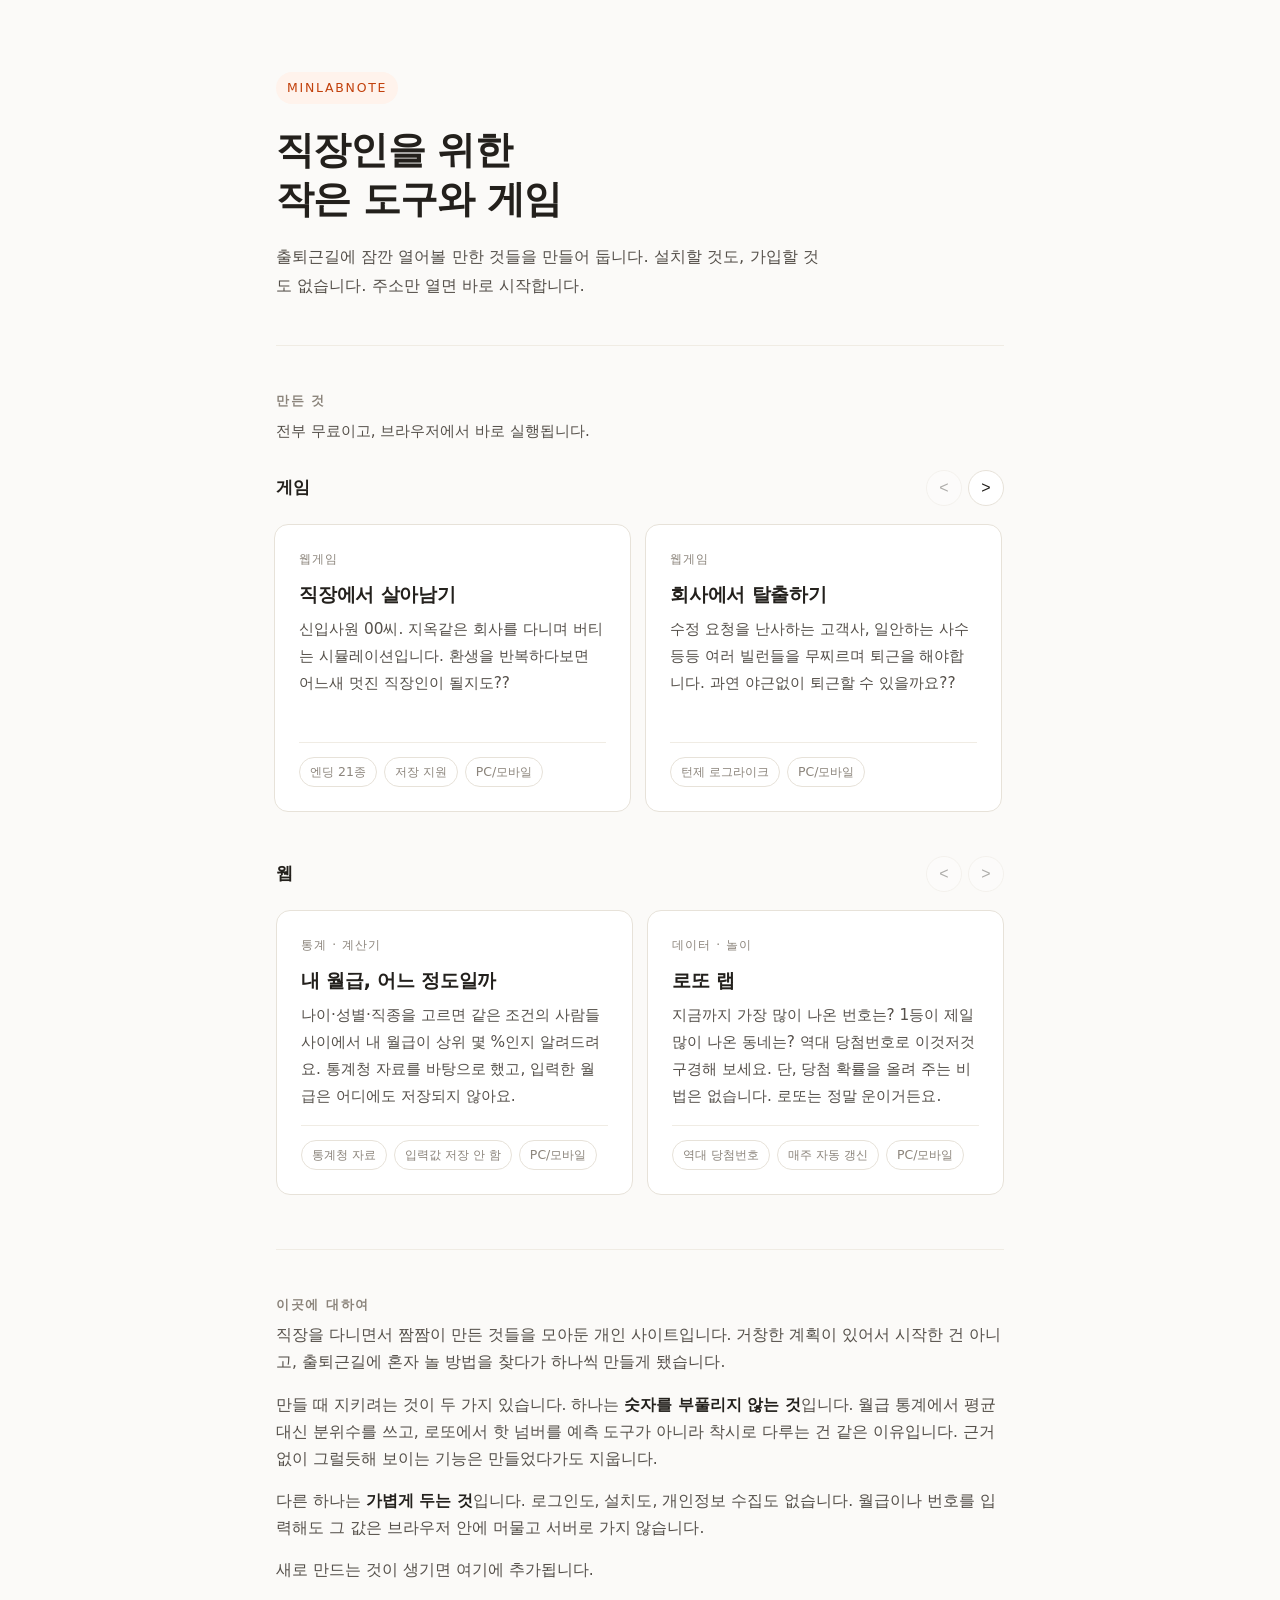
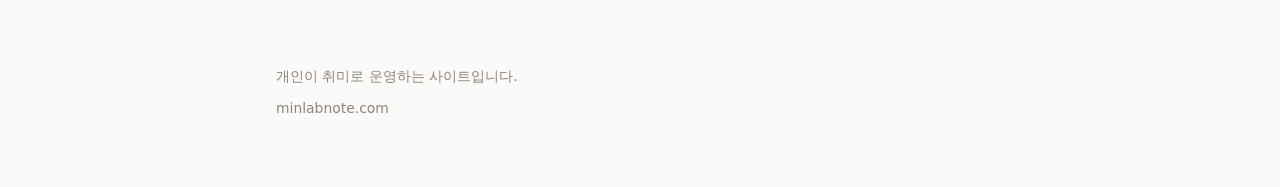
==== index.html @ 0573a6dd "허브를 게임·웹 두 줄로 나누고 좌우로 넘기게 변경 - 게임: 직장에서 살아남기 · 회사에서 탈출하기 · 사장으로 살아남기(가제, 작업 중) · 이모몬(준비 중, 링크 없음) - " ====
<!DOCTYPE html>
<html lang="ko">
<head>
<meta charset="UTF-8">
<meta name="viewport" content="width=device-width, initial-scale=1">
<title>민랩노트 · 직장인을 위한 작은 도구와 게임</title>
<meta name="description" content="직장 생활을 소재로 만든 웹게임과, 공공 통계를 바탕으로 한 계산기를 모아둔 곳. 설치 없이 브라우저에서 바로 쓸 수 있고 전부 무료입니다.">
<link rel="canonical" href="https://minlabnote.com/">
<meta property="og:type" content="website">
<meta property="og:title" content="민랩노트 · 직장인을 위한 작은 도구와 게임">
<meta property="og:description" content="직장 생활을 소재로 만든 웹게임과, 공공 통계를 바탕으로 한 계산기를 모아둔 곳.">
<meta property="og:url" content="https://minlabnote.com/">
<style>
  :root{
    --bg:#fbfaf8; --surface:#fff; --line:#e7e2d9; --line-soft:#f0ece4;
    --ink:#23201c; --ink-2:#55504a; --ink-3:#8b847b;
    --accent:#c2410c; --accent-soft:#fff3ec;
    --radius:14px;
  }
  @media (prefers-color-scheme:dark){
    :root:not([data-theme="light"]){
      --bg:#171614; --surface:#211f1c; --line:#35322d; --line-soft:#2a2724;
      --ink:#f2efe9; --ink-2:#c0bab1; --ink-3:#8d867d;
      --accent:#fb923c; --accent-soft:#2b1d14;
    }
  }
  :root[data-theme="dark"]{
    --bg:#171614; --surface:#211f1c; --line:#35322d; --line-soft:#2a2724;
    --ink:#f2efe9; --ink-2:#c0bab1; --ink-3:#8d867d;
    --accent:#fb923c; --accent-soft:#2b1d14;
  }
  *{box-sizing:border-box}
  body{
    margin:0; background:var(--bg); color:var(--ink);
    font-family:"Pretendard","Apple SD Gothic Neo","Malgun Gothic",system-ui,-apple-system,sans-serif;
    line-height:1.75; -webkit-text-size-adjust:100%;
  }
  .wrap{max-width:760px; margin:0 auto; padding:0 16px}

  header{padding:72px 0 44px; border-bottom:1px solid var(--line-soft)}
  .brand{
    display:inline-block; font-size:.78rem; letter-spacing:.14em; text-transform:uppercase;
    color:var(--accent); background:var(--accent-soft);
    padding:5px 11px; border-radius:999px; margin-bottom:22px;
  }
  h1{margin:0 0 18px; font-size:clamp(1.65rem,5.2vw,2.35rem); line-height:1.32; letter-spacing:-.02em}
  .lede{margin:0; color:var(--ink-2); font-size:1.03rem; max-width:52ch}

  section{padding:44px 0; border-bottom:1px solid var(--line-soft)}
  section:last-of-type{border-bottom:0}
  h2{
    margin:0 0 6px; font-size:.79rem; letter-spacing:.13em;
    text-transform:uppercase; color:var(--ink-3); font-weight:600;
  }
  .section-note{margin:0 0 26px; color:var(--ink-2); font-size:.94rem}

  .card{
    display:block; background:var(--surface); border:1px solid var(--line);
    border-radius:var(--radius); padding:24px; margin-bottom:16px;
    text-decoration:none; color:inherit; transition:border-color .16s, transform .16s;
  }
  .card:hover,.card:focus-visible{border-color:var(--accent); transform:translateY(-2px)}
  .card:focus-visible{outline:2px solid var(--accent); outline-offset:3px}
  .card h3{margin:0 0 4px; font-size:1.17rem; letter-spacing:-.01em}
  .kicker{
    display:block; font-size:.76rem; letter-spacing:.09em; text-transform:uppercase;
    color:var(--ink-3); margin-bottom:9px;
  }
  .card p{margin:0 0 14px; color:var(--ink-2); font-size:.96rem}
  .card p:last-of-type{margin-bottom:0}
  .meta{
    display:flex; flex-wrap:wrap; gap:7px; margin-top:16px;
    padding-top:14px; border-top:1px solid var(--line-soft);
  }
  .tag{
    font-size:.78rem; color:var(--ink-3);
    border:1px solid var(--line); border-radius:999px; padding:3px 10px;
  }

  /* 카드 줄 — 좌우로 넘긴다 */
  .row{margin-bottom:34px}
  .row:last-child{margin-bottom:0}
  .row-head{display:flex; align-items:center; justify-content:space-between; margin-bottom:14px}
  .row-head h3{margin:0; font-size:1.05rem; letter-spacing:-.01em}
  .nav{display:flex; gap:6px}
  .nav button{
    width:36px; height:36px; border-radius:999px; border:1px solid var(--line);
    background:var(--surface); color:var(--ink); font-size:1rem; line-height:1;
    cursor:pointer; transition:border-color .16s, opacity .16s;
  }
  .nav button:hover:not(:disabled){border-color:var(--accent)}
  .nav button:focus-visible{outline:2px solid var(--accent); outline-offset:2px}
  .nav button:disabled{opacity:.35; cursor:default}
  .track{
    display:flex; gap:14px; overflow-x:auto; scroll-snap-type:x mandatory;
    scroll-behavior:smooth; padding:4px 2px 10px; margin:0 -2px;
    scrollbar-width:none; -webkit-overflow-scrolling:touch;
  }
  .track::-webkit-scrollbar{display:none}
  .track .card{
    flex:0 0 calc((100% - 14px) / 2); scroll-snap-align:start;
    display:flex; flex-direction:column; margin-bottom:0;
  }
  @media (max-width:600px){ .track .card{flex-basis:86%} }
  .track .card .meta{margin-top:auto}
  .track .card p{margin-bottom:16px}
  .badge{
    display:inline-block; margin-left:6px; font-size:.7rem; letter-spacing:.02em;
    text-transform:none; color:var(--accent); background:var(--accent-soft);
    padding:2px 8px; border-radius:999px; vertical-align:1px;
  }
  .card.is-off{cursor:default; opacity:.72}
  .card.is-off:hover{border-color:var(--line); transform:none}

  .about p{color:var(--ink-2); margin:0 0 15px; font-size:.97rem}
  .about p:last-child{margin-bottom:0}
  .about strong{color:var(--ink); font-weight:600}

  footer{padding:36px 0 60px; color:var(--ink-3); font-size:.87rem}
  footer p{margin:0 0 7px}
</style>
</head>
<body>
<div class="wrap">

  <header>
    <span class="brand">minlabnote</span>
    <h1>직장인을 위한<br>작은 도구와 게임</h1>
    <p class="lede">
      출퇴근길에 잠깐 열어볼 만한 것들을 만들어 둡니다.
      설치할 것도, 가입할 것도 없습니다. 주소만 열면 바로 시작합니다.
    </p>
  </header>

  <section>
    <h2>만든 것</h2>
    <p class="section-note">전부 무료이고, 브라우저에서 바로 실행됩니다.</p>

    <div class="row">
      <div class="row-head">
        <h3 id="games-h">게임</h3>
        <div class="nav">
          <button type="button" data-dir="-1" data-for="games" aria-label="게임 이전">&lt;</button>
          <button type="button" data-dir="1" data-for="games" aria-label="게임 다음">&gt;</button>
        </div>
      </div>
      <div class="track" id="games" aria-labelledby="games-h">
        <a class="card" href="/salaryman-survival/">
        <span class="kicker">웹게임</span>
        <h3>직장에서 살아남기</h3>
        <p>신입사원 00씨. 지옥같은 회사를 다니며 버티는 시뮬레이션입니다. 환생을 반복하다보면 어느새 멋진 직장인이 될지도??</p>
        <div class="meta">
          <span class="tag">엔딩 21종</span>
          <span class="tag">저장 지원</span>
          <span class="tag">PC/모바일</span>
        </div>
      </a>
        <a class="card" href="/exit-company/">
        <span class="kicker">웹게임</span>
        <h3>회사에서 탈출하기</h3>
        <p>수정 요청을 난사하는 고객사, 일안하는 사수 등등 여러 빌런들을 무찌르며 퇴근을 해야합니다. 과연 야근없이 퇴근할 수 있을까요??</p>
        <div class="meta">
          <span class="tag">턴제 로그라이크</span>
          <span class="tag">PC/모바일</span>
        </div>
      </a>
        <a class="card" href="/boss/">
        <span class="kicker">웹게임<span class="badge">작업 중</span></span>
        <h3>사장으로 살아남기 (가제)</h3>
        <p>열심히 모은 돈 3천만 원으로 드디어 내 회사를 차린 00씨. 영업할까, 개발할까, 사람을 뽑을까? 내 선택대로 회사를 키우다 보면 나도 몰랐던 내 MBTI가 나옵니다.</p>
        <div class="meta">
          <span class="tag">회사 키우기</span>
          <span class="tag">MBTI 진단</span>
          <span class="tag">PC/모바일</span>
        </div>
      </a>
        <div class="card is-off" aria-disabled="true">
        <span class="kicker">웹게임<span class="badge">준비 중</span></span>
        <h3>이모몬</h3>
        <p>🐣 톡톡 누르기만 하면 쑥쑥 자라요. 삐약몬이 닭몬이 될 때까지 키우고, 다 키운 친구들은 도감에 모아 보세요. 회사에서 몰래 하기 딱 좋습니다.</p>
        <div class="meta">
          <span class="tag">키우기</span>
          <span class="tag">도감 수집</span>
          <span class="tag">PC/모바일</span>
        </div>
      </div>
      </div>
    </div>

    <div class="row">
      <div class="row-head">
        <h3 id="webs-h">웹</h3>
        <div class="nav">
          <button type="button" data-dir="-1" data-for="webs" aria-label="웹 이전">&lt;</button>
          <button type="button" data-dir="1" data-for="webs" aria-label="웹 다음">&gt;</button>
        </div>
      </div>
      <div class="track" id="webs" aria-labelledby="webs-h">
        <a class="card" href="/lifecaluclate/">
        <span class="kicker">통계 · 계산기</span>
        <h3>내 월급, 어느 정도일까</h3>
        <p>나이·성별·직종을 고르면 같은 조건의 사람들 사이에서 내 월급이 상위 몇 %인지 알려드려요. 통계청 자료를 바탕으로 했고, 입력한 월급은 어디에도 저장되지 않아요.</p>
        <div class="meta">
          <span class="tag">통계청 자료</span>
          <span class="tag">입력값 저장 안 함</span>
          <span class="tag">PC/모바일</span>
        </div>
      </a>
        <a class="card" href="/lotto-lab/">
        <span class="kicker">데이터 · 놀이</span>
        <h3>로또 랩</h3>
        <p>지금까지 가장 많이 나온 번호는? 1등이 제일 많이 나온 동네는? 역대 당첨번호로 이것저것 구경해 보세요. 단, 당첨 확률을 올려 주는 비법은 없습니다. 로또는 정말 운이거든요.</p>
        <div class="meta">
          <span class="tag">역대 당첨번호</span>
          <span class="tag">매주 자동 갱신</span>
          <span class="tag">PC/모바일</span>
        </div>
      </a>
      </div>
    </div>
  </section>

  <section class="about">
    <h2>이곳에 대하여</h2>
    <p>
      직장을 다니면서 짬짬이 만든 것들을 모아둔 개인 사이트입니다.
      거창한 계획이 있어서 시작한 건 아니고, 출퇴근길에 혼자 놀 방법을 찾다가
      하나씩 만들게 됐습니다.
    </p>
    <p>
      만들 때 지키려는 것이 두 가지 있습니다. 하나는 <strong>숫자를 부풀리지
      않는 것</strong>입니다. 월급 통계에서 평균 대신 분위수를 쓰고, 로또에서
      핫 넘버를 예측 도구가 아니라 착시로 다루는 건 같은 이유입니다. 근거 없이
      그럴듯해 보이는 기능은 만들었다가도 지웁니다.
    </p>
    <p>
      다른 하나는 <strong>가볍게 두는 것</strong>입니다. 로그인도, 설치도,
      개인정보 수집도 없습니다. 월급이나 번호를 입력해도 그 값은 브라우저 안에
      머물고 서버로 가지 않습니다.
    </p>
    <p>
      새로 만드는 것이 생기면 여기에 추가됩니다.
    </p>
  </section>

  <footer>
    <p>개인이 취미로 운영하는 사이트입니다.</p>
    <p>minlabnote.com</p>
  </footer>

</div>
<script>
  // 줄마다 < > 버튼: 카드 한 장 너비만큼 넘기고, 끝에 닿으면 버튼을 끈다
  document.querySelectorAll('.track').forEach(track => {
    const btns = document.querySelectorAll('.nav button[data-for="' + track.id + '"]');
    const step = () => { const c = track.querySelector('.card'); return c ? c.getBoundingClientRect().width + 14 : track.clientWidth; };
    const sync = () => {
      const max = track.scrollWidth - track.clientWidth - 2;
      btns.forEach(b => { b.disabled = b.dataset.dir < 0 ? track.scrollLeft <= 2 : track.scrollLeft >= max; });
    };
    btns.forEach(b => b.addEventListener('click', () => track.scrollBy({ left: step() * b.dataset.dir })));
    track.addEventListener('scroll', sync, { passive: true });
    window.addEventListener('resize', sync);
    sync();
  });
</script>
</body>
</html>
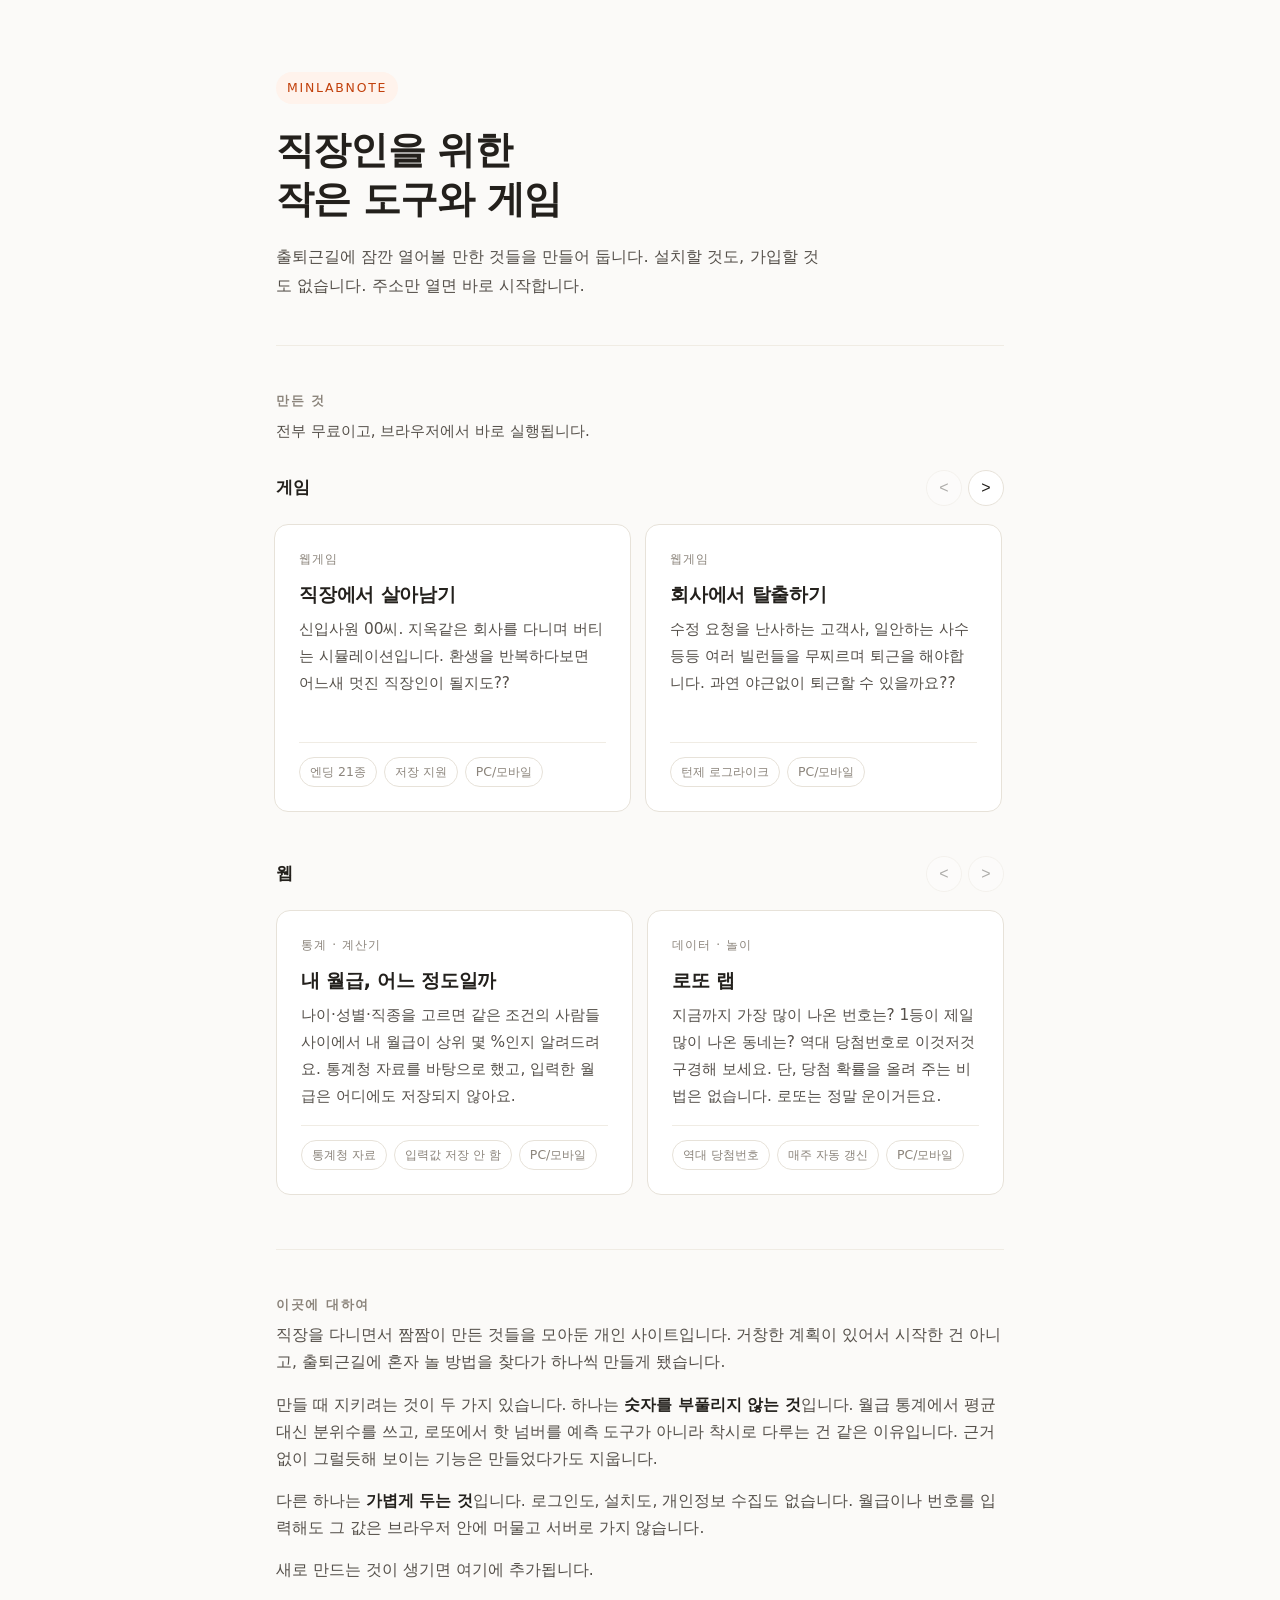
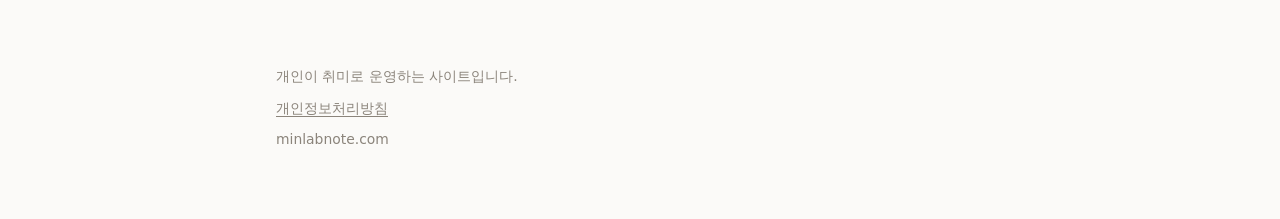
==== commit ae5dce2d: "개인정보처리방침 페이지 추가 (/privacy/) 애드센스는 쿠키 사용 고지를 요구하고, 심사 반려 사유로도 흔하다. 광고를 붙이기 전에 먼저 올려 둔다.  실제 동작에 맞춰 적었" ====
--- a/index.html
+++ b/index.html
@@ -118,6 +118,8 @@
 
   footer{padding:36px 0 60px; color:var(--ink-3); font-size:.87rem}
   footer p{margin:0 0 7px}
+  footer a{color:var(--ink-3); text-decoration:underline; text-underline-offset:3px}
+  footer a:hover,footer a:focus-visible{color:var(--accent)}
 </style>
 </head>
 <body>
@@ -245,6 +247,7 @@
 
   <footer>
     <p>개인이 취미로 운영하는 사이트입니다.</p>
+    <p><a href="/privacy/">개인정보처리방침</a></p>
     <p>minlabnote.com</p>
   </footer>
 
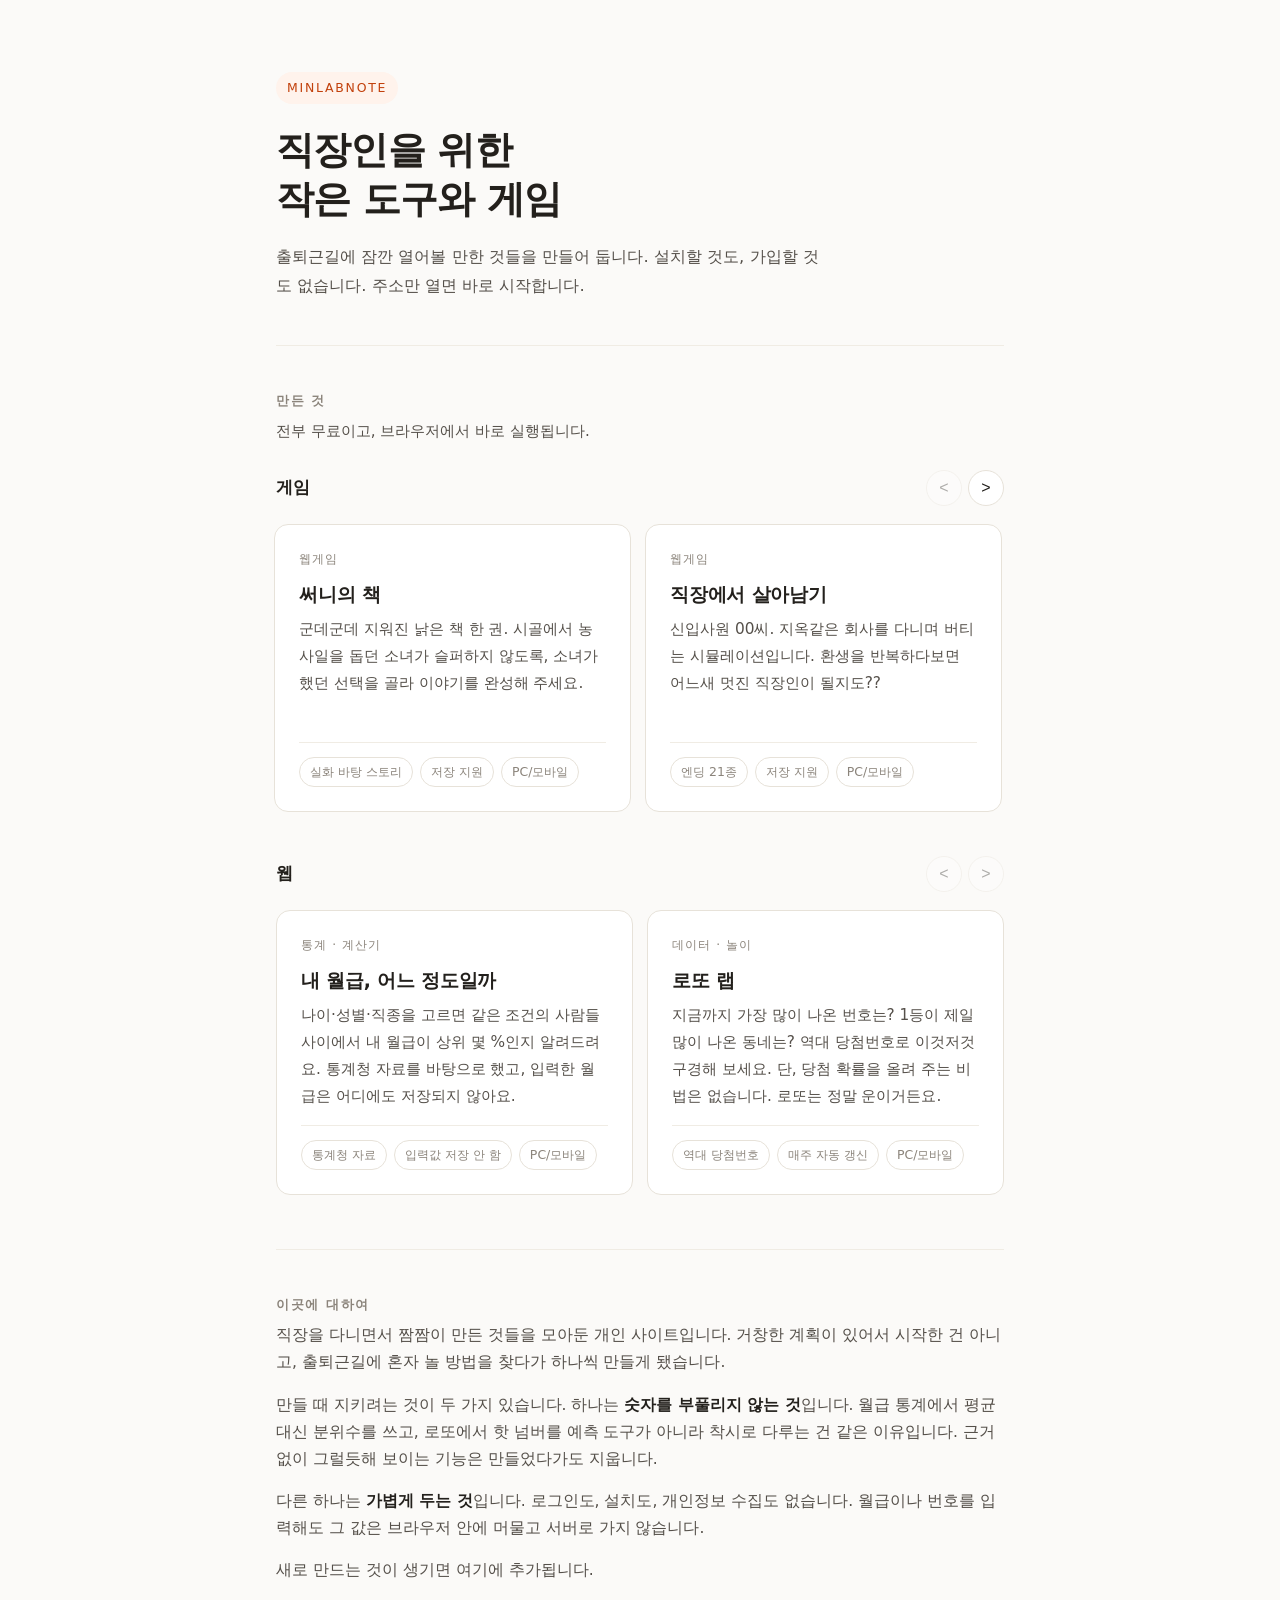
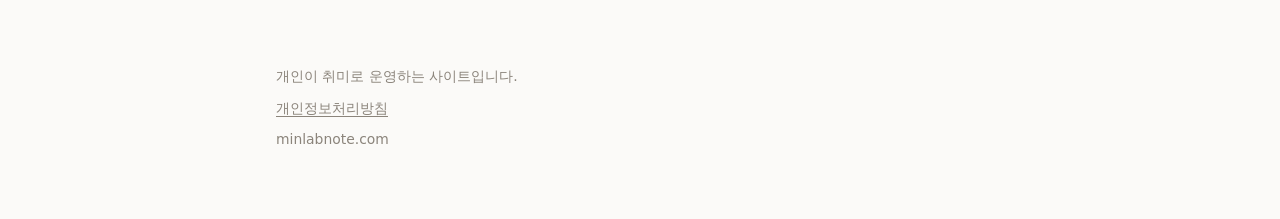
==== commit eb4efda0: "허브 게임 줄 맨 앞에 "써니의 책" 카드 추가 Co-Authored-By: Claude Opus 5.5 (1M context) <noreply@anthropic.com>" ====
--- a/index.html
+++ b/index.html
@@ -147,6 +147,16 @@
         </div>
       </div>
       <div class="track" id="games" aria-labelledby="games-h">
+        <a class="card" href="/momdad/">
+        <span class="kicker">웹게임</span>
+        <h3>써니의 책</h3>
+        <p>군데군데 지워진 낡은 책 한 권. 시골에서 농사일을 돕던 소녀가 슬퍼하지 않도록, 소녀가 했던 선택을 골라 이야기를 완성해 주세요.</p>
+        <div class="meta">
+          <span class="tag">실화 바탕 스토리</span>
+          <span class="tag">저장 지원</span>
+          <span class="tag">PC/모바일</span>
+        </div>
+      </a>
         <a class="card" href="/salaryman-survival/">
         <span class="kicker">웹게임</span>
         <h3>직장에서 살아남기</h3>
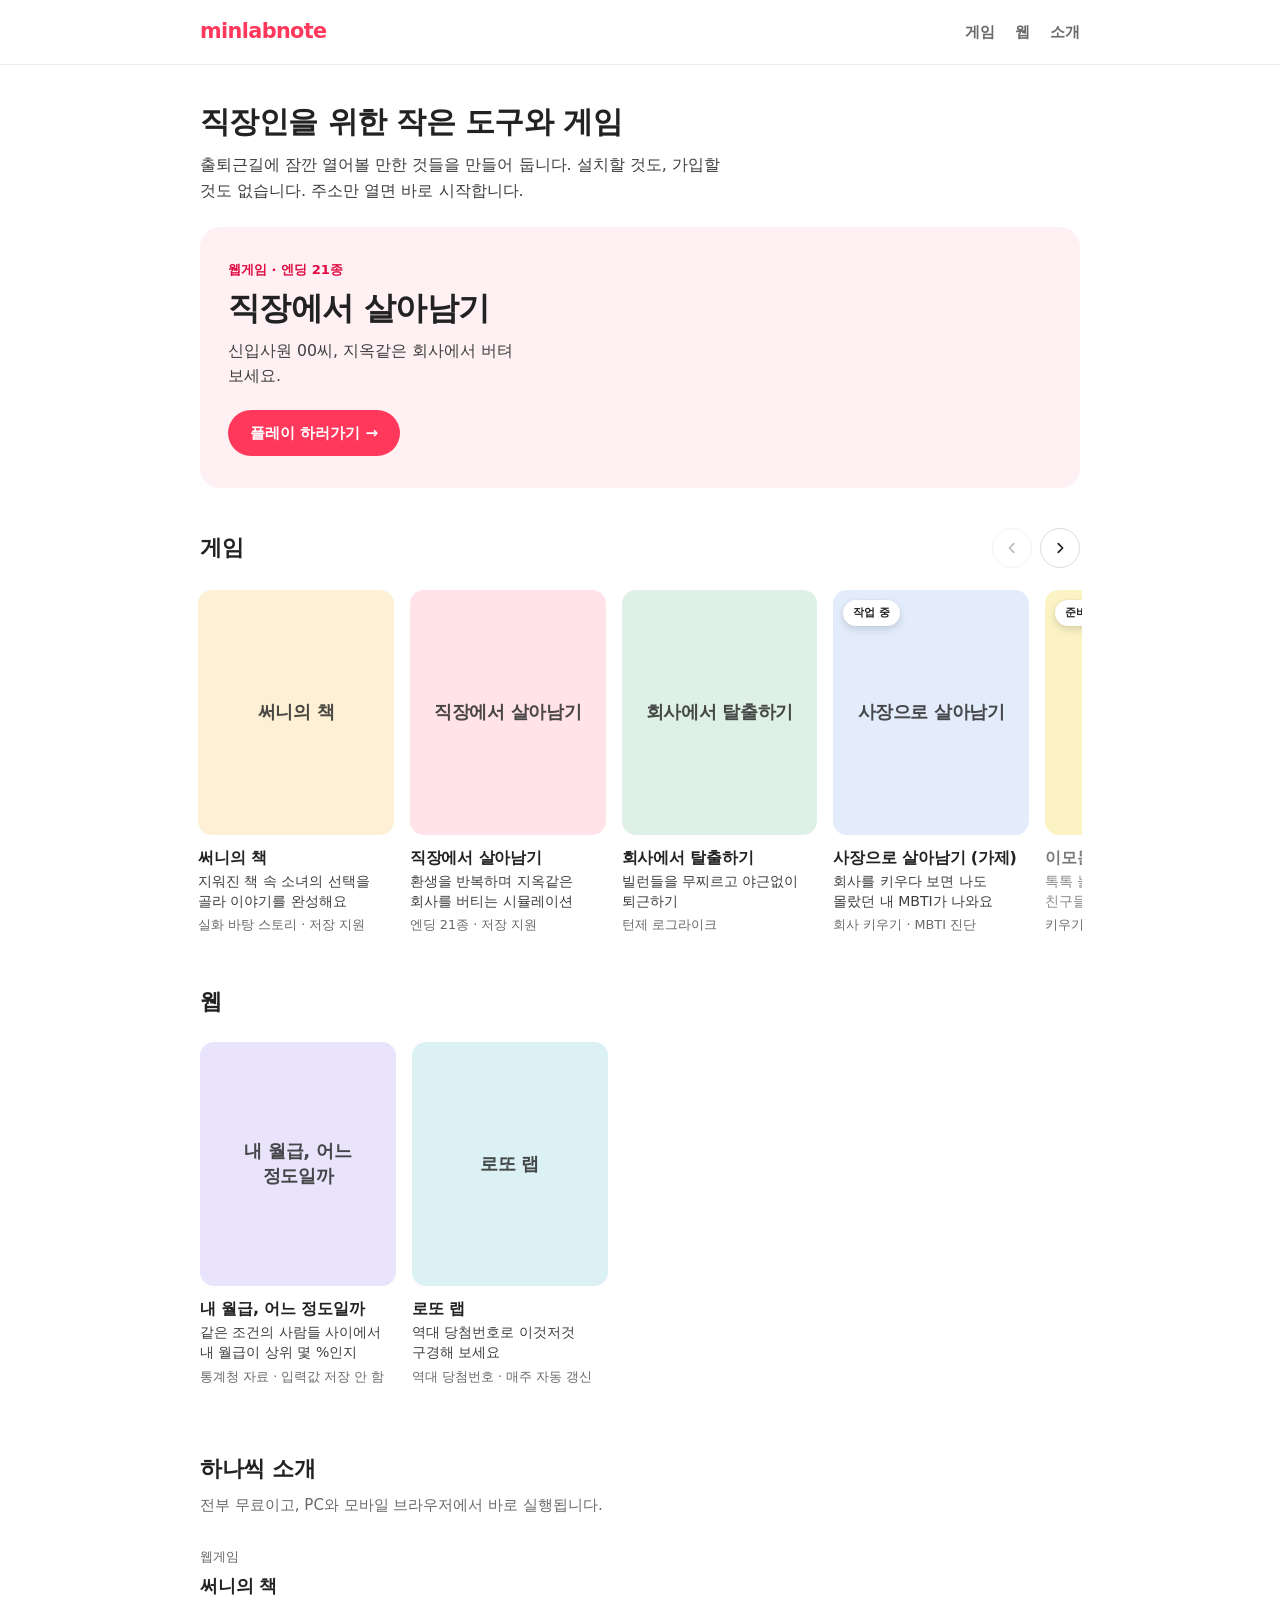
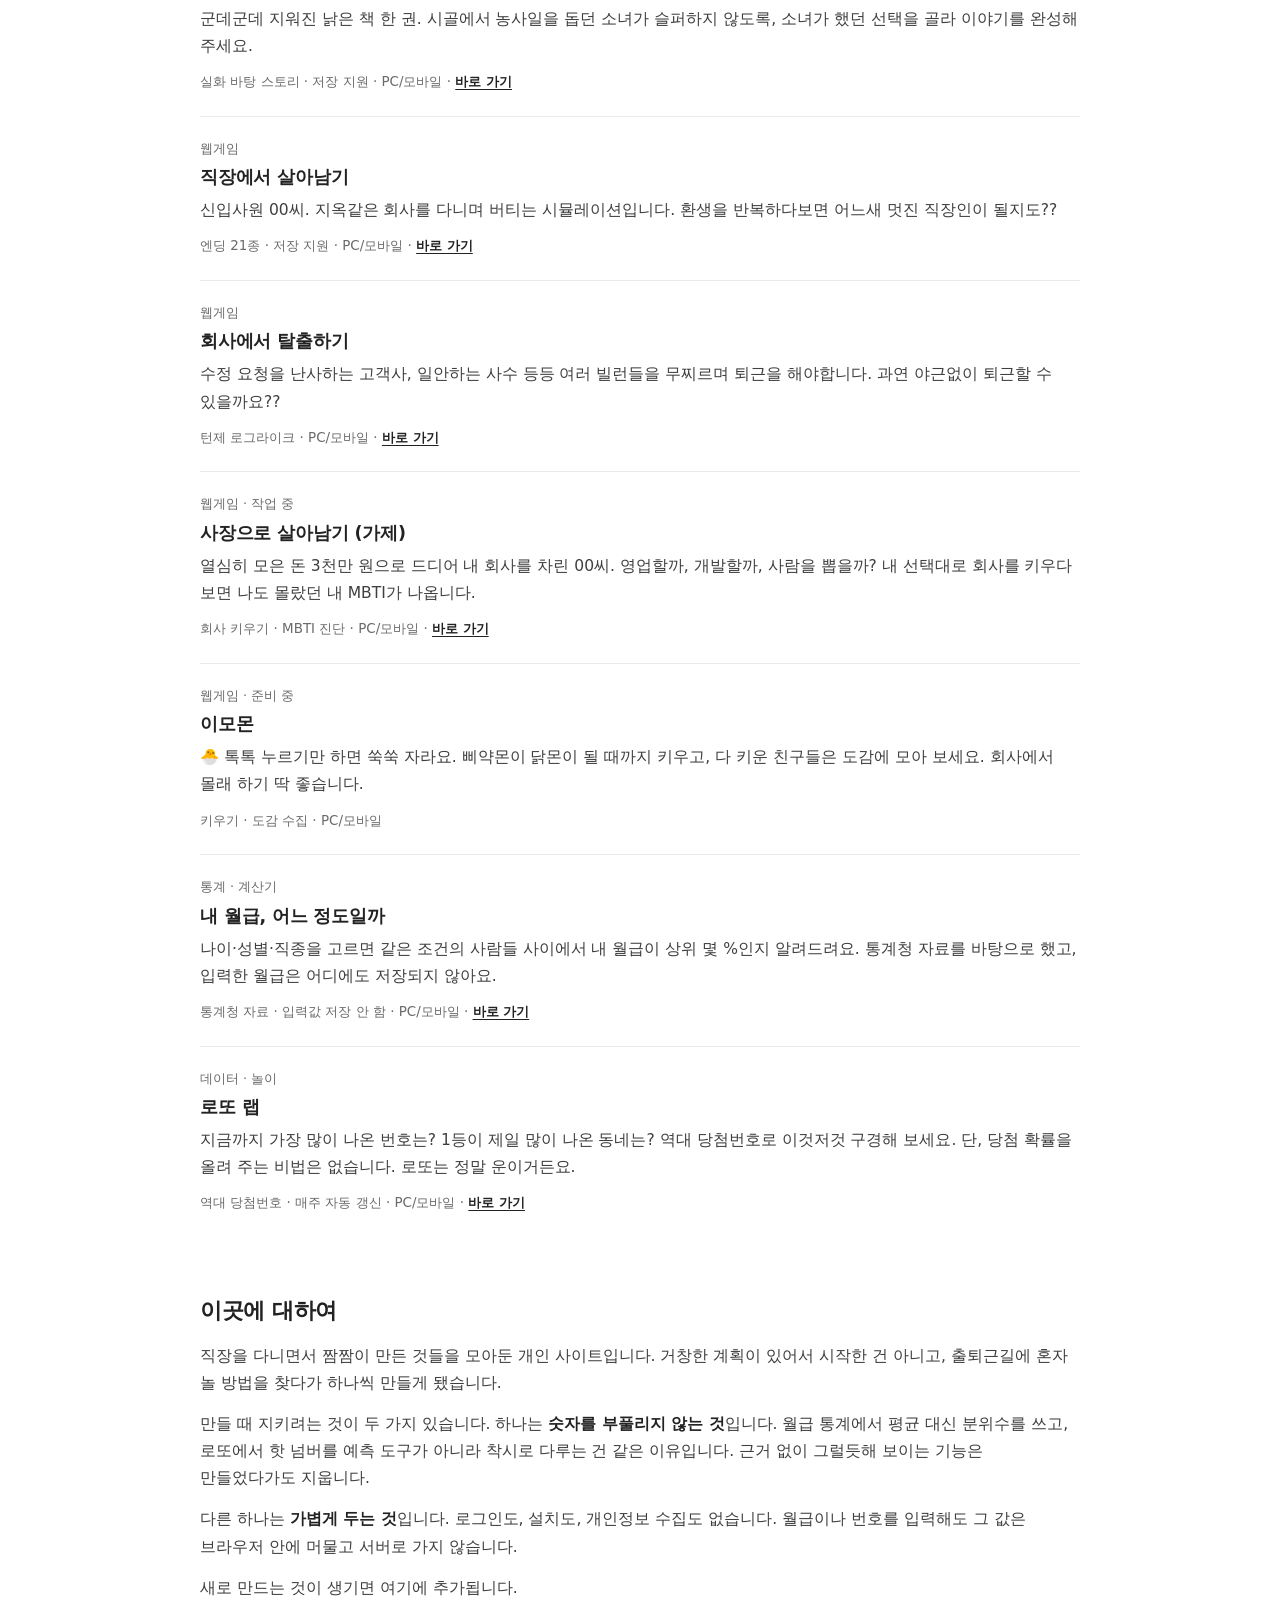
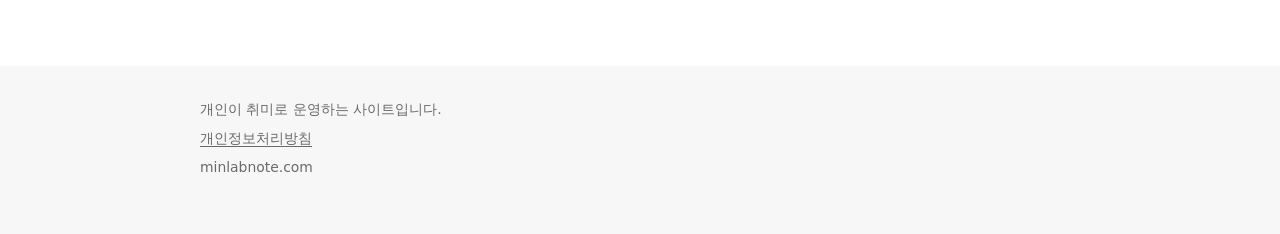
==== commit 97e67db7: "허브를 썸네일 카드 틀로 개편, 다크 모드 제거, 개발 일지 뼈대 추가 - 허브: 상단 바 + 배너 + 게임 줄 + 웹 줄 + 하나씩 소개 + 이곳에 대하여   카드는 4:5 세로" ====
--- a/index.html
+++ b/index.html
@@ -10,230 +10,283 @@
 <meta property="og:title" content="민랩노트 · 직장인을 위한 작은 도구와 게임">
 <meta property="og:description" content="직장 생활을 소재로 만든 웹게임과, 공공 통계를 바탕으로 한 계산기를 모아둔 곳.">
 <meta property="og:url" content="https://minlabnote.com/">
+<script async src="https://pagead2.googlesyndication.com/pagead/js/adsbygoogle.js?client=ca-pub-7101884618211865" crossorigin="anonymous"></script>
 <style>
+  /* 색은 privacy/index.html · log/log.css 와 같은 값이다. 바꿀 때 세 곳을 함께 고친다.
+     --accent 는 버튼·배지·큰 글씨에만 쓴다. 작은 글씨에는 대비가 모자라 --accent-deep 을 쓴다. */
   :root{
-    --bg:#fbfaf8; --surface:#fff; --line:#e7e2d9; --line-soft:#f0ece4;
-    --ink:#23201c; --ink-2:#55504a; --ink-3:#8b847b;
-    --accent:#c2410c; --accent-soft:#fff3ec;
-    --radius:14px;
-  }
-  @media (prefers-color-scheme:dark){
-    :root:not([data-theme="light"]){
-      --bg:#171614; --surface:#211f1c; --line:#35322d; --line-soft:#2a2724;
-      --ink:#f2efe9; --ink-2:#c0bab1; --ink-3:#8d867d;
-      --accent:#fb923c; --accent-soft:#2b1d14;
-    }
-  }
-  :root[data-theme="dark"]{
-    --bg:#171614; --surface:#211f1c; --line:#35322d; --line-soft:#2a2724;
-    --ink:#f2efe9; --ink-2:#c0bab1; --ink-3:#8d867d;
-    --accent:#fb923c; --accent-soft:#2b1d14;
+    color-scheme:light;
+    --bg:#ffffff; --surface:#ffffff; --soft:#f7f7f7;
+    --line:#dddddd; --line-soft:#ebebeb;
+    --ink:#222222; --ink-2:#3f3f3f; --ink-3:#6a6a6a;
+    --accent:#ff385c; --accent-deep:#e00b41; --accent-soft:#fff1f3;
+    --radius:14px; --gap:16px;
+    --lift:rgba(0,0,0,.02) 0 0 0 1px, rgba(0,0,0,.04) 0 2px 6px, rgba(0,0,0,.1) 0 4px 8px;
   }
   *{box-sizing:border-box}
+  html{scroll-behavior:smooth; scroll-padding-top:76px}
   body{
     margin:0; background:var(--bg); color:var(--ink);
     font-family:"Pretendard","Apple SD Gothic Neo","Malgun Gothic",system-ui,-apple-system,sans-serif;
-    line-height:1.75; -webkit-text-size-adjust:100%;
-  }
-  .wrap{max-width:760px; margin:0 auto; padding:0 16px}
-
-  header{padding:72px 0 44px; border-bottom:1px solid var(--line-soft)}
-  .brand{
-    display:inline-block; font-size:.78rem; letter-spacing:.14em; text-transform:uppercase;
-    color:var(--accent); background:var(--accent-soft);
-    padding:5px 11px; border-radius:999px; margin-bottom:22px;
-  }
-  h1{margin:0 0 18px; font-size:clamp(1.65rem,5.2vw,2.35rem); line-height:1.32; letter-spacing:-.02em}
-  .lede{margin:0; color:var(--ink-2); font-size:1.03rem; max-width:52ch}
-
-  section{padding:44px 0; border-bottom:1px solid var(--line-soft)}
-  section:last-of-type{border-bottom:0}
-  h2{
-    margin:0 0 6px; font-size:.79rem; letter-spacing:.13em;
-    text-transform:uppercase; color:var(--ink-3); font-weight:600;
-  }
-  .section-note{margin:0 0 26px; color:var(--ink-2); font-size:.94rem}
-
+    line-height:1.6; -webkit-text-size-adjust:100%; word-break:keep-all;
+  }
+  .wrap{max-width:920px; margin:0 auto; padding:0 20px}
+
+  /* 상단 바 */
+  .top{position:sticky; top:0; z-index:10; background:var(--bg); border-bottom:1px solid var(--line-soft)}
+  .top .wrap{display:flex; align-items:center; justify-content:space-between; height:64px}
+  .logo{font-size:1.3rem; font-weight:800; letter-spacing:-.03em; color:var(--accent); text-decoration:none}
+  .top nav{display:flex; gap:20px}
+  .top nav a{font-size:.94rem; font-weight:600; color:var(--ink-3); text-decoration:none}
+  .top nav a:hover,.top nav a:focus-visible{color:var(--ink)}
+
+  /* 첫 화면 */
+  .intro{padding:36px 0 24px}
+  h1{margin:0 0 10px; font-size:clamp(1.55rem,5vw,1.9rem); line-height:1.35; letter-spacing:-.02em}
+  .lede{margin:0; color:var(--ink-2); font-size:1rem; max-width:52ch}
+
+  .banner{
+    display:grid; grid-template-columns:1fr; align-items:center; overflow:hidden;
+    background:var(--accent-soft); border-radius:20px;
+    text-decoration:none; color:inherit; transition:box-shadow .16s;
+  }
+  .banner:hover,.banner:focus-visible{box-shadow:var(--lift)}
+  .banner:focus-visible{outline:2px solid var(--ink); outline-offset:3px}
+  .banner-text{padding:32px 28px}
+  .banner .kicker{display:block; font-size:.82rem; font-weight:600; color:var(--accent-deep); margin-bottom:8px}
+  .banner h2{margin:0 0 8px; font-size:clamp(1.5rem,5vw,2rem); line-height:1.3; letter-spacing:-.02em}
+  .banner p{margin:0 0 22px; color:var(--ink-2); font-size:.98rem; max-width:34ch}
+  .pill{
+    display:inline-block; background:var(--accent); color:#fff;
+    font-size:.95rem; font-weight:600; padding:11px 22px; border-radius:999px;
+  }
+  .banner:active .pill{background:var(--accent-deep)}
+  /* 배너 그림: .banner-art 가 있으면 오른쪽 칸이 생긴다 (README "그림 넣기") */
+  .banner-art{align-self:stretch; min-height:220px; position:relative}
+  .banner-art img{position:absolute; inset:0; width:100%; height:100%; object-fit:cover}
+  @media (min-width:700px){ .banner:has(.banner-art){grid-template-columns:1fr 44%} }
+
+  /* 카드 줄 */
+  .row{padding:40px 0 0}
+  .row-head{display:flex; align-items:center; justify-content:space-between; margin-bottom:18px}
+  .row-head h2{margin:0; font-size:1.4rem; letter-spacing:-.02em}
+  .nav{display:flex; gap:8px}
+  .nav button{
+    display:grid; place-items:center; width:40px; height:40px; padding:0;
+    border-radius:999px; border:1px solid var(--line); background:var(--bg); color:var(--ink);
+    cursor:pointer; transition:box-shadow .16s, opacity .16s;
+  }
+  .nav button[hidden]{display:none}
+  .nav button:hover:not(:disabled){box-shadow:var(--lift)}
+  .nav button:focus-visible{outline:2px solid var(--ink); outline-offset:2px}
+  .nav button:disabled{opacity:.3; cursor:default}
+  .nav svg{width:14px; height:14px}
+  .track{
+    display:flex; gap:var(--gap); overflow-x:auto; scroll-snap-type:x mandatory;
+    scroll-behavior:smooth; padding:4px 2px 8px; margin:0 -2px;
+    scrollbar-width:none; -webkit-overflow-scrolling:touch;
+  }
+  .track::-webkit-scrollbar{display:none}
   .card{
-    display:block; background:var(--surface); border:1px solid var(--line);
-    border-radius:var(--radius); padding:24px; margin-bottom:16px;
-    text-decoration:none; color:inherit; transition:border-color .16s, transform .16s;
-  }
-  .card:hover,.card:focus-visible{border-color:var(--accent); transform:translateY(-2px)}
-  .card:focus-visible{outline:2px solid var(--accent); outline-offset:3px}
-  .card h3{margin:0 0 4px; font-size:1.17rem; letter-spacing:-.01em}
-  .kicker{
-    display:block; font-size:.76rem; letter-spacing:.09em; text-transform:uppercase;
-    color:var(--ink-3); margin-bottom:9px;
-  }
-  .card p{margin:0 0 14px; color:var(--ink-2); font-size:.96rem}
-  .card p:last-of-type{margin-bottom:0}
-  .meta{
-    display:flex; flex-wrap:wrap; gap:7px; margin-top:16px;
-    padding-top:14px; border-top:1px solid var(--line-soft);
-  }
-  .tag{
-    font-size:.78rem; color:var(--ink-3);
-    border:1px solid var(--line); border-radius:999px; padding:3px 10px;
-  }
-
-  /* 카드 줄 — 좌우로 넘긴다 */
-  .row{margin-bottom:34px}
-  .row:last-child{margin-bottom:0}
-  .row-head{display:flex; align-items:center; justify-content:space-between; margin-bottom:14px}
-  .row-head h3{margin:0; font-size:1.05rem; letter-spacing:-.01em}
-  .nav{display:flex; gap:6px}
-  .nav button{
-    width:36px; height:36px; border-radius:999px; border:1px solid var(--line);
-    background:var(--surface); color:var(--ink); font-size:1rem; line-height:1;
-    cursor:pointer; transition:border-color .16s, opacity .16s;
-  }
-  .nav button:hover:not(:disabled){border-color:var(--accent)}
-  .nav button:focus-visible{outline:2px solid var(--accent); outline-offset:2px}
-  .nav button:disabled{opacity:.35; cursor:default}
-  .track{
-    display:flex; gap:14px; overflow-x:auto; scroll-snap-type:x mandatory;
-    scroll-behavior:smooth; padding:4px 2px 10px; margin:0 -2px;
-    scrollbar-width:none; -webkit-overflow-scrolling:touch;
-  }
-  .track::-webkit-scrollbar{display:none}
-  .track .card{
-    flex:0 0 calc((100% - 14px) / 2); scroll-snap-align:start;
-    display:flex; flex-direction:column; margin-bottom:0;
-  }
-  @media (max-width:600px){ .track .card{flex-basis:86%} }
-  .track .card .meta{margin-top:auto}
-  .track .card p{margin-bottom:16px}
+    flex:0 0 calc((100% - var(--gap) * 3) / 4.25); scroll-snap-align:start;
+    display:block; text-decoration:none; color:inherit; min-width:0;
+  }
+  @media (max-width:700px){ .card{flex-basis:calc((100% - var(--gap) * 2) / 2.3)} }
+  .card:focus-visible{outline:2px solid var(--ink); outline-offset:4px; border-radius:var(--radius)}
+
+  /* 썸네일: 그림이 없으면 색 바탕에 제목 글자가 보이고, <img> 를 넣으면 그림이 그 위를 덮는다 */
+  .thumb{
+    position:relative; aspect-ratio:4/5; overflow:hidden; border-radius:var(--radius);
+    background:var(--c,var(--soft)); display:grid; place-items:center;
+    padding:14px; text-align:center; transition:box-shadow .16s, transform .16s;
+  }
+  .thumb b{font-size:1.15rem; font-weight:800; line-height:1.35; letter-spacing:-.02em; word-break:keep-all; color:rgba(34,34,34,.82)}
+  .thumb img{position:absolute; inset:0; width:100%; height:100%; object-fit:cover}
+  a.card:hover .thumb,a.card:focus-visible .thumb{box-shadow:var(--lift); transform:translateY(-2px)}
   .badge{
-    display:inline-block; margin-left:6px; font-size:.7rem; letter-spacing:.02em;
-    text-transform:none; color:var(--accent); background:var(--accent-soft);
-    padding:2px 8px; border-radius:999px; vertical-align:1px;
-  }
-  .card.is-off{cursor:default; opacity:.72}
-  .card.is-off:hover{border-color:var(--line); transform:none}
-
-  .about p{color:var(--ink-2); margin:0 0 15px; font-size:.97rem}
-  .about p:last-child{margin-bottom:0}
+    position:absolute; top:10px; left:10px; z-index:1;
+    background:#fff; color:var(--ink); font-size:.7rem; font-weight:600;
+    padding:4px 10px; border-radius:999px; box-shadow:var(--lift);
+  }
+  .card h3{margin:12px 0 2px; font-size:1rem; font-weight:600; line-height:1.35; letter-spacing:-.01em; word-break:keep-all}
+  .card .desc{margin:0 0 4px; color:var(--ink-2); font-size:.88rem; line-height:1.45; word-break:keep-all}
+  .card .meta{margin:0; color:var(--ink-3); font-size:.8rem}
+  .card.is-off{cursor:default}
+  .card.is-off .thumb b,.card.is-off h3,.card.is-off .desc{opacity:.6}
+
+  /* 글 구역 */
+  .prose{padding:56px 0 0}
+  .prose > h2{margin:0 0 6px; font-size:1.4rem; letter-spacing:-.02em}
+  .section-note{margin:0 0 8px; color:var(--ink-3); font-size:.94rem}
+  .item{padding:22px 0; border-bottom:1px solid var(--line-soft)}
+  .item:last-child{border-bottom:0}
+  .item .kicker{display:block; font-size:.8rem; color:var(--ink-3); margin-bottom:4px}
+  .item h3{margin:0 0 6px; font-size:1.1rem; letter-spacing:-.01em}
+  .item p{margin:0 0 10px; color:var(--ink-2); font-size:.97rem; line-height:1.75}
+  .item .meta{margin:0; color:var(--ink-3); font-size:.84rem}
+  .item .meta a{color:var(--ink); font-weight:600; text-underline-offset:3px}
+  .about p{color:var(--ink-2); margin:14px 0 0; font-size:.97rem; line-height:1.75}
   .about strong{color:var(--ink); font-weight:600}
 
-  footer{padding:36px 0 60px; color:var(--ink-3); font-size:.87rem}
+  footer{margin-top:64px; background:var(--soft); color:var(--ink-3); font-size:.87rem}
+  footer .wrap{padding-top:32px; padding-bottom:48px}
   footer p{margin:0 0 7px}
   footer a{color:var(--ink-3); text-decoration:underline; text-underline-offset:3px}
-  footer a:hover,footer a:focus-visible{color:var(--accent)}
+  footer a:hover,footer a:focus-visible{color:var(--ink)}
 </style>
 </head>
 <body>
-<div class="wrap">
-
-  <header>
-    <span class="brand">minlabnote</span>
-    <h1>직장인을 위한<br>작은 도구와 게임</h1>
+
+<div class="top">
+  <div class="wrap">
+    <a class="logo" href="/">minlabnote</a>
+    <nav aria-label="이 페이지 안에서 이동">
+      <a href="#games-h">게임</a>
+      <a href="#webs-h">웹</a>
+      <a href="#about-h">소개</a>
+    </nav>
+  </div>
+</div>
+
+<main class="wrap">
+
+  <header class="intro">
+    <h1>직장인을 위한 작은 도구와 게임</h1>
     <p class="lede">
       출퇴근길에 잠깐 열어볼 만한 것들을 만들어 둡니다.
       설치할 것도, 가입할 것도 없습니다. 주소만 열면 바로 시작합니다.
     </p>
   </header>
 
-  <section>
-    <h2>만든 것</h2>
-    <p class="section-note">전부 무료이고, 브라우저에서 바로 실행됩니다.</p>
-
-    <div class="row">
-      <div class="row-head">
-        <h3 id="games-h">게임</h3>
-        <div class="nav">
-          <button type="button" data-dir="-1" data-for="games" aria-label="게임 이전">&lt;</button>
-          <button type="button" data-dir="1" data-for="games" aria-label="게임 다음">&gt;</button>
-        </div>
+  <a class="banner" href="/salaryman-survival/">
+    <div class="banner-text">
+      <span class="kicker">웹게임 · 엔딩 21종</span>
+      <h2>직장에서 살아남기</h2>
+      <p>신입사원 00씨, 지옥같은 회사에서 버텨 보세요.</p>
+      <span class="pill">플레이 하러가기 &rarr;</span>
+    </div>
+    <!-- 배너 그림이 생기면 아래 한 줄의 주석을 푼다
+    <div class="banner-art"><img src="/thumb/banner.jpg" alt=""></div>
+    -->
+  </a>
+
+  <!-- 썸네일 그림이 생기면 각 .thumb 안에 <img src="/thumb/파일.jpg" alt=""> 한 줄을 넣는다 (README "그림 넣기") -->
+  <section class="row">
+    <div class="row-head">
+      <h2 id="games-h">게임</h2>
+      <div class="nav">
+        <button type="button" data-dir="-1" data-for="games" aria-label="게임 이전"><svg viewBox="0 0 16 16" fill="none" stroke="currentColor" stroke-width="2" stroke-linecap="round" stroke-linejoin="round" aria-hidden="true"><path d="M10 3 5 8l5 5"/></svg></button>
+        <button type="button" data-dir="1" data-for="games" aria-label="게임 다음"><svg viewBox="0 0 16 16" fill="none" stroke="currentColor" stroke-width="2" stroke-linecap="round" stroke-linejoin="round" aria-hidden="true"><path d="m6 3 5 5-5 5"/></svg></button>
       </div>
-      <div class="track" id="games" aria-labelledby="games-h">
-        <a class="card" href="/momdad/">
-        <span class="kicker">웹게임</span>
+    </div>
+    <div class="track" id="games" aria-labelledby="games-h">
+      <a class="card" href="/momdad/">
+        <div class="thumb" style="--c:#fdf0d5"><b>써니의 책</b></div>
         <h3>써니의 책</h3>
-        <p>군데군데 지워진 낡은 책 한 권. 시골에서 농사일을 돕던 소녀가 슬퍼하지 않도록, 소녀가 했던 선택을 골라 이야기를 완성해 주세요.</p>
-        <div class="meta">
-          <span class="tag">실화 바탕 스토리</span>
-          <span class="tag">저장 지원</span>
-          <span class="tag">PC/모바일</span>
-        </div>
-      </a>
-        <a class="card" href="/salaryman-survival/">
-        <span class="kicker">웹게임</span>
+        <p class="desc">지워진 책 속 소녀의 선택을 골라 이야기를 완성해요</p>
+        <p class="meta">실화 바탕 스토리 · 저장 지원</p>
+      </a>
+      <a class="card" href="/salaryman-survival/">
+        <div class="thumb" style="--c:#ffe3e8"><b>직장에서 살아남기</b></div>
         <h3>직장에서 살아남기</h3>
-        <p>신입사원 00씨. 지옥같은 회사를 다니며 버티는 시뮬레이션입니다. 환생을 반복하다보면 어느새 멋진 직장인이 될지도??</p>
-        <div class="meta">
-          <span class="tag">엔딩 21종</span>
-          <span class="tag">저장 지원</span>
-          <span class="tag">PC/모바일</span>
-        </div>
-      </a>
-        <a class="card" href="/exit-company/">
-        <span class="kicker">웹게임</span>
+        <p class="desc">환생을 반복하며 지옥같은 회사를 버티는 시뮬레이션</p>
+        <p class="meta">엔딩 21종 · 저장 지원</p>
+      </a>
+      <a class="card" href="/exit-company/">
+        <div class="thumb" style="--c:#dff1e6"><b>회사에서 탈출하기</b></div>
         <h3>회사에서 탈출하기</h3>
-        <p>수정 요청을 난사하는 고객사, 일안하는 사수 등등 여러 빌런들을 무찌르며 퇴근을 해야합니다. 과연 야근없이 퇴근할 수 있을까요??</p>
-        <div class="meta">
-          <span class="tag">턴제 로그라이크</span>
-          <span class="tag">PC/모바일</span>
-        </div>
-      </a>
-        <a class="card" href="/boss/">
-        <span class="kicker">웹게임<span class="badge">작업 중</span></span>
+        <p class="desc">빌런들을 무찌르고 야근없이 퇴근하기</p>
+        <p class="meta">턴제 로그라이크</p>
+      </a>
+      <a class="card" href="/boss/">
+        <div class="thumb" style="--c:#e2ecfb"><span class="badge">작업 중</span><b>사장으로 살아남기</b></div>
         <h3>사장으로 살아남기 (가제)</h3>
-        <p>열심히 모은 돈 3천만 원으로 드디어 내 회사를 차린 00씨. 영업할까, 개발할까, 사람을 뽑을까? 내 선택대로 회사를 키우다 보면 나도 몰랐던 내 MBTI가 나옵니다.</p>
-        <div class="meta">
-          <span class="tag">회사 키우기</span>
-          <span class="tag">MBTI 진단</span>
-          <span class="tag">PC/모바일</span>
-        </div>
-      </a>
-        <div class="card is-off" aria-disabled="true">
-        <span class="kicker">웹게임<span class="badge">준비 중</span></span>
+        <p class="desc">회사를 키우다 보면 나도 몰랐던 내 MBTI가 나와요</p>
+        <p class="meta">회사 키우기 · MBTI 진단</p>
+      </a>
+      <div class="card is-off" aria-disabled="true">
+        <div class="thumb" style="--c:#fbf3c4"><span class="badge">준비 중</span><b>이모몬</b></div>
         <h3>이모몬</h3>
-        <p>🐣 톡톡 누르기만 하면 쑥쑥 자라요. 삐약몬이 닭몬이 될 때까지 키우고, 다 키운 친구들은 도감에 모아 보세요. 회사에서 몰래 하기 딱 좋습니다.</p>
-        <div class="meta">
-          <span class="tag">키우기</span>
-          <span class="tag">도감 수집</span>
-          <span class="tag">PC/모바일</span>
-        </div>
+        <p class="desc">톡톡 눌러 키우고, 다 키운 친구들은 도감에 모아요</p>
+        <p class="meta">키우기 · 도감 수집</p>
       </div>
+    </div>
+  </section>
+
+  <section class="row">
+    <div class="row-head">
+      <h2 id="webs-h">웹</h2>
+      <div class="nav">
+        <button type="button" data-dir="-1" data-for="webs" aria-label="웹 이전"><svg viewBox="0 0 16 16" fill="none" stroke="currentColor" stroke-width="2" stroke-linecap="round" stroke-linejoin="round" aria-hidden="true"><path d="M10 3 5 8l5 5"/></svg></button>
+        <button type="button" data-dir="1" data-for="webs" aria-label="웹 다음"><svg viewBox="0 0 16 16" fill="none" stroke="currentColor" stroke-width="2" stroke-linecap="round" stroke-linejoin="round" aria-hidden="true"><path d="m6 3 5 5-5 5"/></svg></button>
       </div>
     </div>
-
-    <div class="row">
-      <div class="row-head">
-        <h3 id="webs-h">웹</h3>
-        <div class="nav">
-          <button type="button" data-dir="-1" data-for="webs" aria-label="웹 이전">&lt;</button>
-          <button type="button" data-dir="1" data-for="webs" aria-label="웹 다음">&gt;</button>
-        </div>
-      </div>
-      <div class="track" id="webs" aria-labelledby="webs-h">
-        <a class="card" href="/lifecaluclate/">
-        <span class="kicker">통계 · 계산기</span>
+    <div class="track" id="webs" aria-labelledby="webs-h">
+      <a class="card" href="/lifecaluclate/">
+        <div class="thumb" style="--c:#e9e4fb"><b>내 월급, 어느 정도일까</b></div>
         <h3>내 월급, 어느 정도일까</h3>
-        <p>나이·성별·직종을 고르면 같은 조건의 사람들 사이에서 내 월급이 상위 몇 %인지 알려드려요. 통계청 자료를 바탕으로 했고, 입력한 월급은 어디에도 저장되지 않아요.</p>
-        <div class="meta">
-          <span class="tag">통계청 자료</span>
-          <span class="tag">입력값 저장 안 함</span>
-          <span class="tag">PC/모바일</span>
-        </div>
-      </a>
-        <a class="card" href="/lotto-lab/">
-        <span class="kicker">데이터 · 놀이</span>
+        <p class="desc">같은 조건의 사람들 사이에서 내 월급이 상위 몇 %인지</p>
+        <p class="meta">통계청 자료 · 입력값 저장 안 함</p>
+      </a>
+      <a class="card" href="/lotto-lab/">
+        <div class="thumb" style="--c:#dcf1f4"><b>로또 랩</b></div>
         <h3>로또 랩</h3>
-        <p>지금까지 가장 많이 나온 번호는? 1등이 제일 많이 나온 동네는? 역대 당첨번호로 이것저것 구경해 보세요. 단, 당첨 확률을 올려 주는 비법은 없습니다. 로또는 정말 운이거든요.</p>
-        <div class="meta">
-          <span class="tag">역대 당첨번호</span>
-          <span class="tag">매주 자동 갱신</span>
-          <span class="tag">PC/모바일</span>
-        </div>
-      </a>
-      </div>
+        <p class="desc">역대 당첨번호로 이것저것 구경해 보세요</p>
+        <p class="meta">역대 당첨번호 · 매주 자동 갱신</p>
+      </a>
     </div>
   </section>
 
-  <section class="about">
-    <h2>이곳에 대하여</h2>
+  <section class="prose">
+    <h2>하나씩 소개</h2>
+    <p class="section-note">전부 무료이고, PC와 모바일 브라우저에서 바로 실행됩니다.</p>
+
+    <div class="item">
+      <span class="kicker">웹게임</span>
+      <h3>써니의 책</h3>
+      <p>군데군데 지워진 낡은 책 한 권. 시골에서 농사일을 돕던 소녀가 슬퍼하지 않도록, 소녀가 했던 선택을 골라 이야기를 완성해 주세요.</p>
+      <p class="meta">실화 바탕 스토리 · 저장 지원 · PC/모바일 · <a href="/momdad/">바로 가기</a></p>
+    </div>
+    <div class="item">
+      <span class="kicker">웹게임</span>
+      <h3>직장에서 살아남기</h3>
+      <p>신입사원 00씨. 지옥같은 회사를 다니며 버티는 시뮬레이션입니다. 환생을 반복하다보면 어느새 멋진 직장인이 될지도??</p>
+      <p class="meta">엔딩 21종 · 저장 지원 · PC/모바일 · <a href="/salaryman-survival/">바로 가기</a></p>
+    </div>
+    <div class="item">
+      <span class="kicker">웹게임</span>
+      <h3>회사에서 탈출하기</h3>
+      <p>수정 요청을 난사하는 고객사, 일안하는 사수 등등 여러 빌런들을 무찌르며 퇴근을 해야합니다. 과연 야근없이 퇴근할 수 있을까요??</p>
+      <p class="meta">턴제 로그라이크 · PC/모바일 · <a href="/exit-company/">바로 가기</a></p>
+    </div>
+    <div class="item">
+      <span class="kicker">웹게임 · 작업 중</span>
+      <h3>사장으로 살아남기 (가제)</h3>
+      <p>열심히 모은 돈 3천만 원으로 드디어 내 회사를 차린 00씨. 영업할까, 개발할까, 사람을 뽑을까? 내 선택대로 회사를 키우다 보면 나도 몰랐던 내 MBTI가 나옵니다.</p>
+      <p class="meta">회사 키우기 · MBTI 진단 · PC/모바일 · <a href="/boss/">바로 가기</a></p>
+    </div>
+    <div class="item">
+      <span class="kicker">웹게임 · 준비 중</span>
+      <h3>이모몬</h3>
+      <p>🐣 톡톡 누르기만 하면 쑥쑥 자라요. 삐약몬이 닭몬이 될 때까지 키우고, 다 키운 친구들은 도감에 모아 보세요. 회사에서 몰래 하기 딱 좋습니다.</p>
+      <p class="meta">키우기 · 도감 수집 · PC/모바일</p>
+    </div>
+    <div class="item">
+      <span class="kicker">통계 · 계산기</span>
+      <h3>내 월급, 어느 정도일까</h3>
+      <p>나이·성별·직종을 고르면 같은 조건의 사람들 사이에서 내 월급이 상위 몇 %인지 알려드려요. 통계청 자료를 바탕으로 했고, 입력한 월급은 어디에도 저장되지 않아요.</p>
+      <p class="meta">통계청 자료 · 입력값 저장 안 함 · PC/모바일 · <a href="/lifecaluclate/">바로 가기</a></p>
+    </div>
+    <div class="item">
+      <span class="kicker">데이터 · 놀이</span>
+      <h3>로또 랩</h3>
+      <p>지금까지 가장 많이 나온 번호는? 1등이 제일 많이 나온 동네는? 역대 당첨번호로 이것저것 구경해 보세요. 단, 당첨 확률을 올려 주는 비법은 없습니다. 로또는 정말 운이거든요.</p>
+      <p class="meta">역대 당첨번호 · 매주 자동 갱신 · PC/모바일 · <a href="/lotto-lab/">바로 가기</a></p>
+    </div>
+  </section>
+
+  <section class="prose about">
+    <h2 id="about-h">이곳에 대하여</h2>
     <p>
       직장을 다니면서 짬짬이 만든 것들을 모아둔 개인 사이트입니다.
       거창한 계획이 있어서 시작한 건 아니고, 출퇴근길에 혼자 놀 방법을 찾다가
@@ -255,21 +308,28 @@
     </p>
   </section>
 
-  <footer>
+</main>
+
+<footer>
+  <div class="wrap">
     <p>개인이 취미로 운영하는 사이트입니다.</p>
     <p><a href="/privacy/">개인정보처리방침</a></p>
     <p>minlabnote.com</p>
-  </footer>
-
-</div>
+  </div>
+</footer>
+
 <script>
-  // 줄마다 < > 버튼: 카드 한 장 너비만큼 넘기고, 끝에 닿으면 버튼을 끈다
+  // 줄마다 < > 버튼: 카드 한 장 너비만큼 넘기고, 끝에 닿으면 버튼을 끈다. 넘길 것이 없으면 버튼을 숨긴다
   document.querySelectorAll('.track').forEach(track => {
     const btns = document.querySelectorAll('.nav button[data-for="' + track.id + '"]');
-    const step = () => { const c = track.querySelector('.card'); return c ? c.getBoundingClientRect().width + 14 : track.clientWidth; };
+    const gap = () => parseFloat(getComputedStyle(track).columnGap) || 0;
+    const step = () => { const c = track.querySelector('.card'); return c ? c.getBoundingClientRect().width + gap() : track.clientWidth; };
     const sync = () => {
       const max = track.scrollWidth - track.clientWidth - 2;
-      btns.forEach(b => { b.disabled = b.dataset.dir < 0 ? track.scrollLeft <= 2 : track.scrollLeft >= max; });
+      btns.forEach(b => {
+        b.hidden = max <= 0;
+        b.disabled = b.dataset.dir < 0 ? track.scrollLeft <= 2 : track.scrollLeft >= max;
+      });
     };
     btns.forEach(b => b.addEventListener('click', () => track.scrollBy({ left: step() * b.dataset.dir })));
     track.addEventListener('scroll', sync, { passive: true });
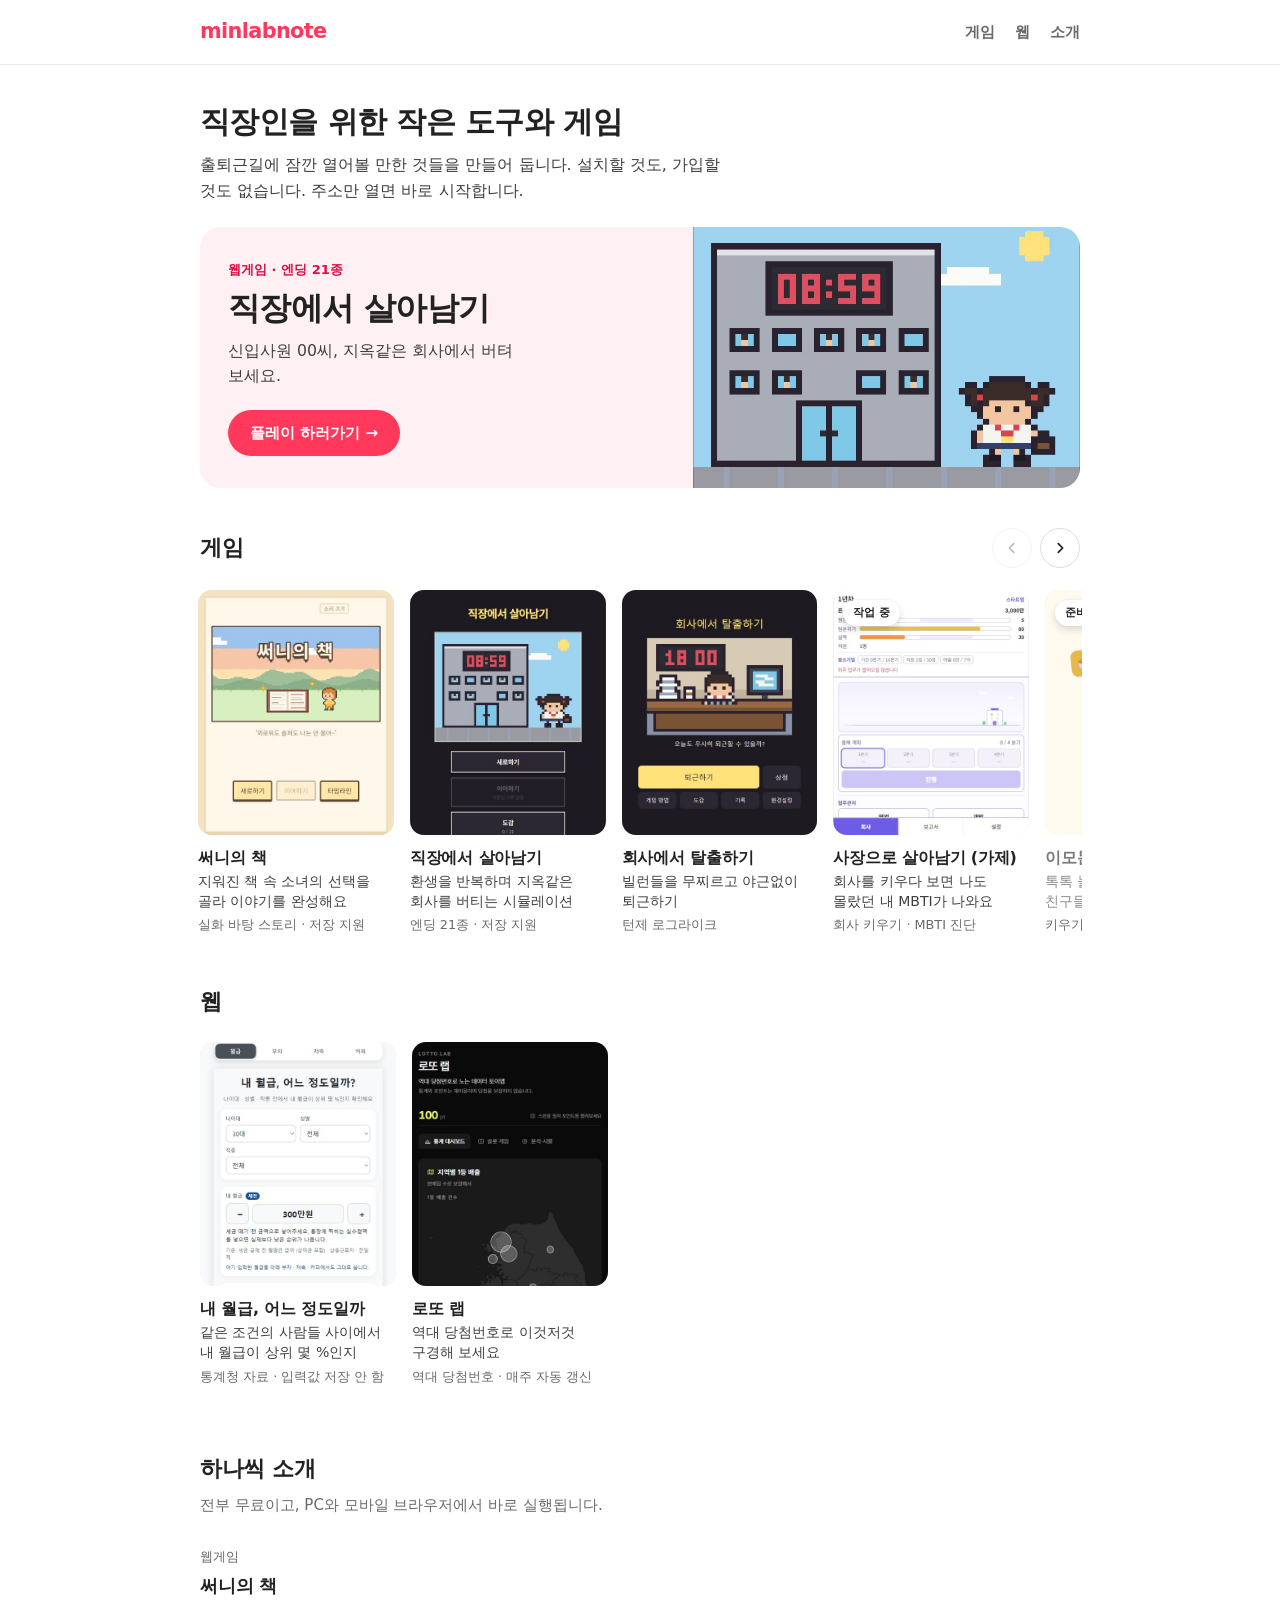
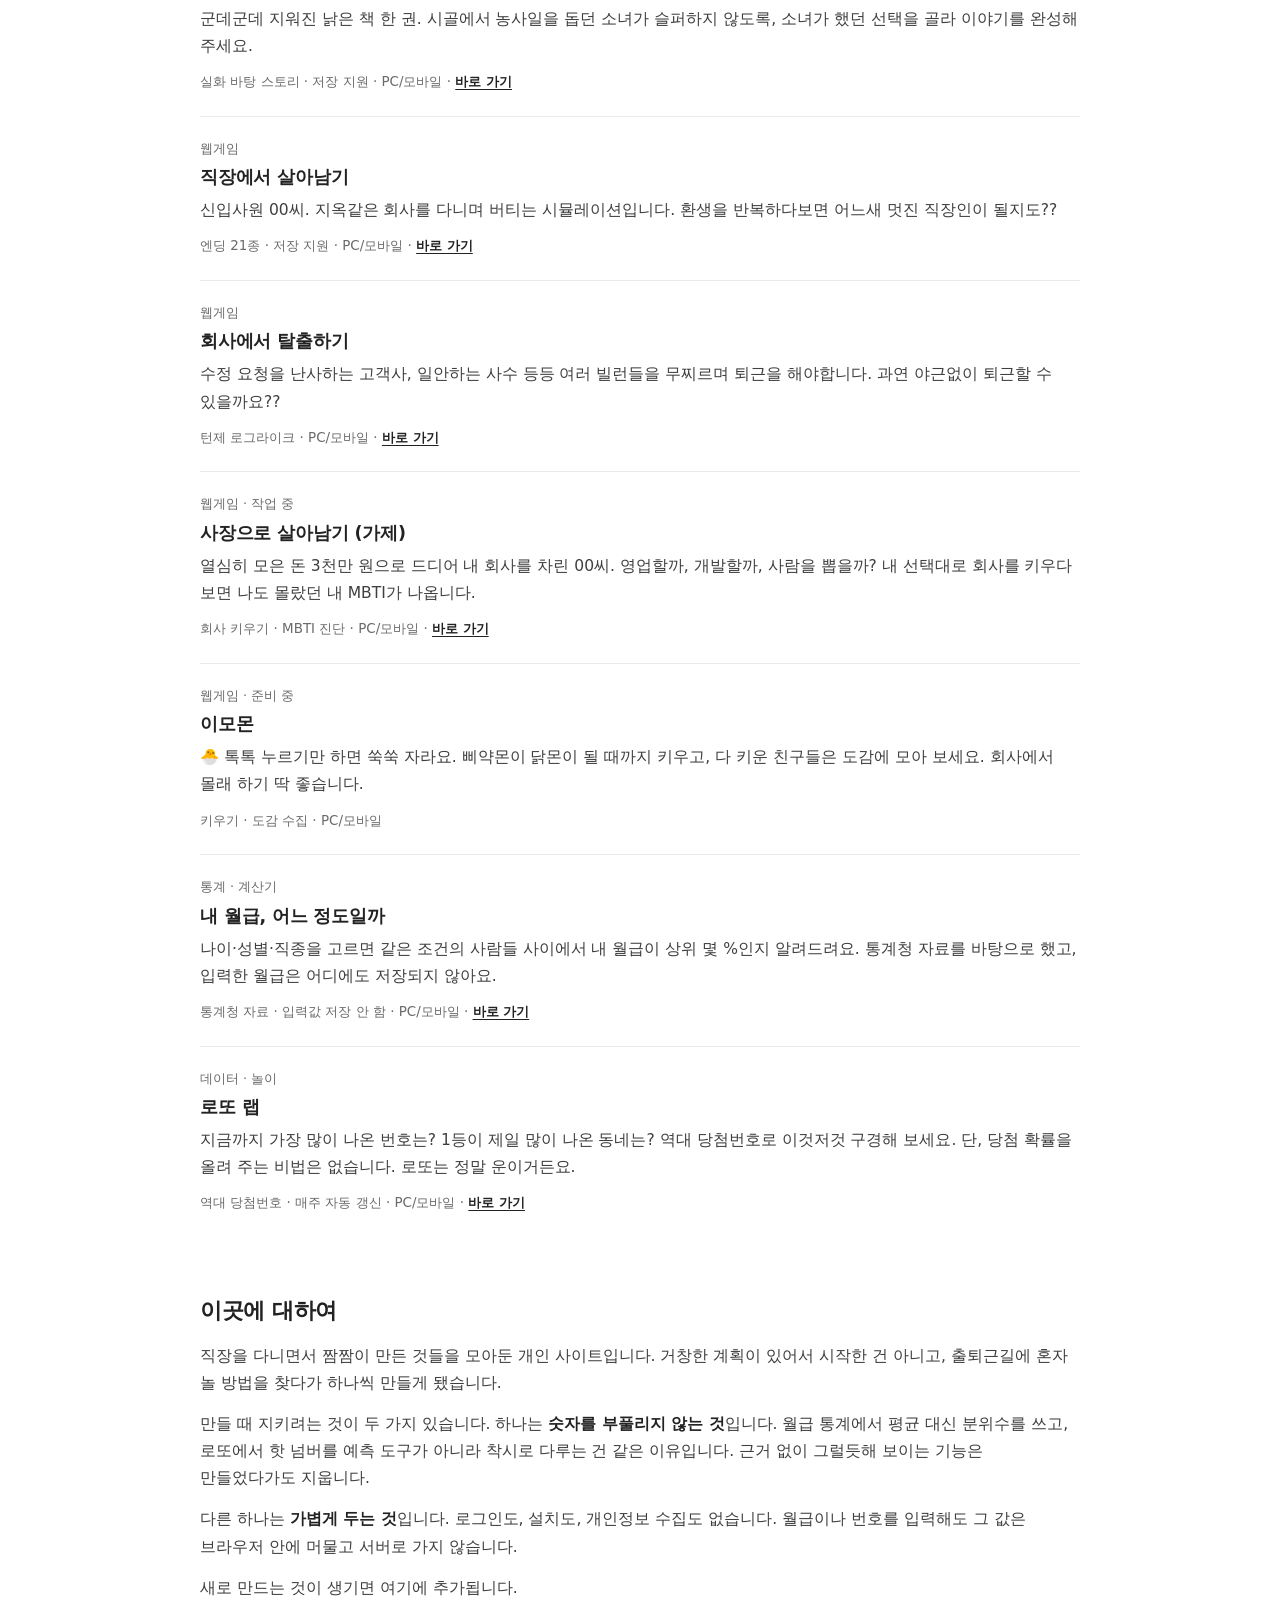
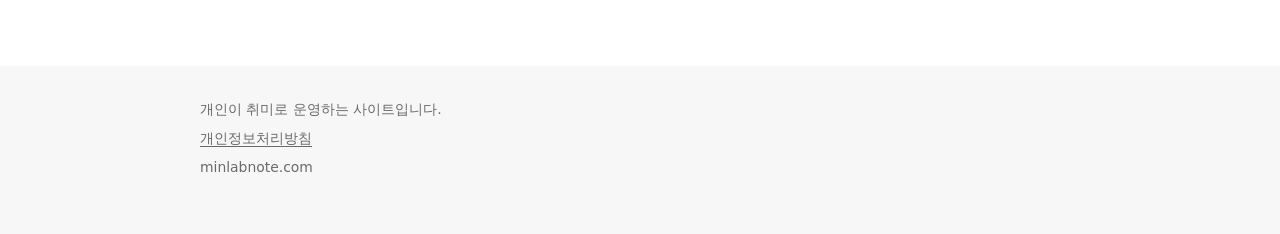
==== commit efc6b998: "허브 카드 썸네일 7장과 배너 그림 추가 배포된 앱 화면을 Playwright 로 캡처해 thumb/ 에 넣고 카드와 배너에 연결. 이모몬은 배포 전이라 로컬에서 띄운 로그인 화면" ====
--- a/index.html
+++ b/index.html
@@ -165,9 +165,7 @@
       <p>신입사원 00씨, 지옥같은 회사에서 버텨 보세요.</p>
       <span class="pill">플레이 하러가기 &rarr;</span>
     </div>
-    <!-- 배너 그림이 생기면 아래 한 줄의 주석을 푼다
     <div class="banner-art"><img src="/thumb/banner.jpg" alt=""></div>
-    -->
   </a>
 
   <!-- 썸네일 그림이 생기면 각 .thumb 안에 <img src="/thumb/파일.jpg" alt=""> 한 줄을 넣는다 (README "그림 넣기") -->
@@ -181,31 +179,31 @@
     </div>
     <div class="track" id="games" aria-labelledby="games-h">
       <a class="card" href="/momdad/">
-        <div class="thumb" style="--c:#fdf0d5"><b>써니의 책</b></div>
+        <div class="thumb" style="--c:#fdf0d5"><img src="/thumb/momdad.jpg" alt=""><b>써니의 책</b></div>
         <h3>써니의 책</h3>
         <p class="desc">지워진 책 속 소녀의 선택을 골라 이야기를 완성해요</p>
         <p class="meta">실화 바탕 스토리 · 저장 지원</p>
       </a>
       <a class="card" href="/salaryman-survival/">
-        <div class="thumb" style="--c:#ffe3e8"><b>직장에서 살아남기</b></div>
+        <div class="thumb" style="--c:#ffe3e8"><img src="/thumb/salaryman-survival.jpg" alt=""><b>직장에서 살아남기</b></div>
         <h3>직장에서 살아남기</h3>
         <p class="desc">환생을 반복하며 지옥같은 회사를 버티는 시뮬레이션</p>
         <p class="meta">엔딩 21종 · 저장 지원</p>
       </a>
       <a class="card" href="/exit-company/">
-        <div class="thumb" style="--c:#dff1e6"><b>회사에서 탈출하기</b></div>
+        <div class="thumb" style="--c:#dff1e6"><img src="/thumb/exit-company.jpg" alt=""><b>회사에서 탈출하기</b></div>
         <h3>회사에서 탈출하기</h3>
         <p class="desc">빌런들을 무찌르고 야근없이 퇴근하기</p>
         <p class="meta">턴제 로그라이크</p>
       </a>
       <a class="card" href="/boss/">
-        <div class="thumb" style="--c:#e2ecfb"><span class="badge">작업 중</span><b>사장으로 살아남기</b></div>
+        <div class="thumb" style="--c:#e2ecfb"><span class="badge">작업 중</span><img src="/thumb/boss.jpg" alt=""><b>사장으로 살아남기</b></div>
         <h3>사장으로 살아남기 (가제)</h3>
         <p class="desc">회사를 키우다 보면 나도 몰랐던 내 MBTI가 나와요</p>
         <p class="meta">회사 키우기 · MBTI 진단</p>
       </a>
       <div class="card is-off" aria-disabled="true">
-        <div class="thumb" style="--c:#fbf3c4"><span class="badge">준비 중</span><b>이모몬</b></div>
+        <div class="thumb" style="--c:#fbf3c4"><span class="badge">준비 중</span><img src="/thumb/emojimon.jpg" alt=""><b>이모몬</b></div>
         <h3>이모몬</h3>
         <p class="desc">톡톡 눌러 키우고, 다 키운 친구들은 도감에 모아요</p>
         <p class="meta">키우기 · 도감 수집</p>
@@ -223,13 +221,13 @@
     </div>
     <div class="track" id="webs" aria-labelledby="webs-h">
       <a class="card" href="/lifecaluclate/">
-        <div class="thumb" style="--c:#e9e4fb"><b>내 월급, 어느 정도일까</b></div>
+        <div class="thumb" style="--c:#e9e4fb"><img src="/thumb/lifecaluclate.jpg" alt=""><b>내 월급, 어느 정도일까</b></div>
         <h3>내 월급, 어느 정도일까</h3>
         <p class="desc">같은 조건의 사람들 사이에서 내 월급이 상위 몇 %인지</p>
         <p class="meta">통계청 자료 · 입력값 저장 안 함</p>
       </a>
       <a class="card" href="/lotto-lab/">
-        <div class="thumb" style="--c:#dcf1f4"><b>로또 랩</b></div>
+        <div class="thumb" style="--c:#dcf1f4"><img src="/thumb/lotto-lab.jpg" alt=""><b>로또 랩</b></div>
         <h3>로또 랩</h3>
         <p class="desc">역대 당첨번호로 이것저것 구경해 보세요</p>
         <p class="meta">역대 당첨번호 · 매주 자동 갱신</p>
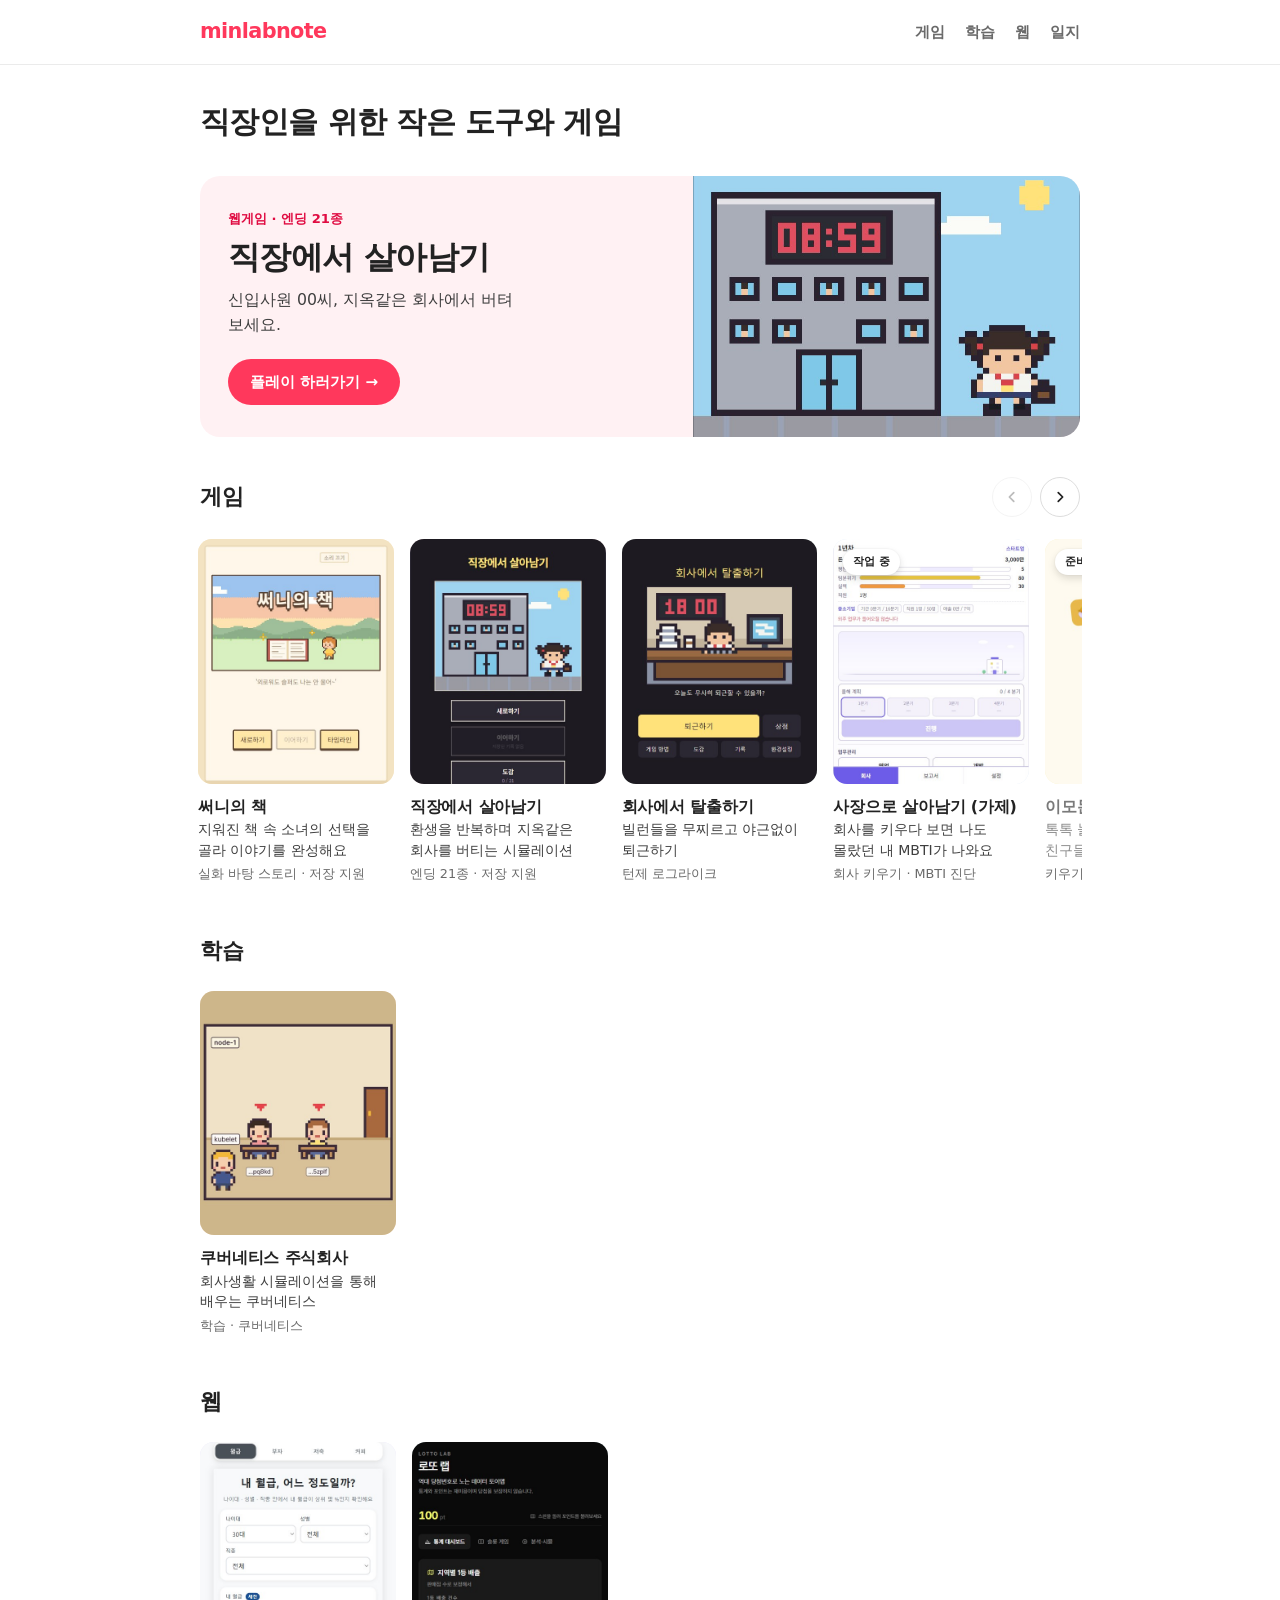
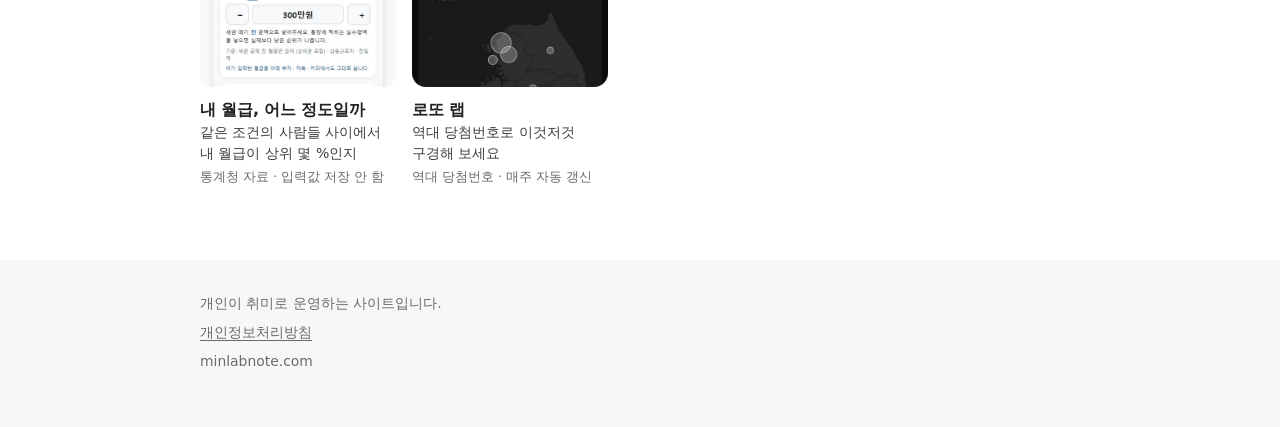
==== commit ea434e6f: "허브 정리 + 학습 줄 신설 (쿠버네티스 주식회사) - "하나씩 소개" 섹션 삭제 - 첫 화면 소개 문구와 "이곳에 대하여"를 개발 일지 첫 글(/log/about/)로 이동 - " ====
--- a/index.html
+++ b/index.html
@@ -43,7 +43,6 @@
   /* 첫 화면 */
   .intro{padding:36px 0 24px}
   h1{margin:0 0 10px; font-size:clamp(1.55rem,5vw,1.9rem); line-height:1.35; letter-spacing:-.02em}
-  .lede{margin:0; color:var(--ink-2); font-size:1rem; max-width:52ch}
 
   .banner{
     display:grid; grid-template-columns:1fr; align-items:center; overflow:hidden;
@@ -114,20 +113,6 @@
   .card.is-off{cursor:default}
   .card.is-off .thumb b,.card.is-off h3,.card.is-off .desc{opacity:.6}
 
-  /* 글 구역 */
-  .prose{padding:56px 0 0}
-  .prose > h2{margin:0 0 6px; font-size:1.4rem; letter-spacing:-.02em}
-  .section-note{margin:0 0 8px; color:var(--ink-3); font-size:.94rem}
-  .item{padding:22px 0; border-bottom:1px solid var(--line-soft)}
-  .item:last-child{border-bottom:0}
-  .item .kicker{display:block; font-size:.8rem; color:var(--ink-3); margin-bottom:4px}
-  .item h3{margin:0 0 6px; font-size:1.1rem; letter-spacing:-.01em}
-  .item p{margin:0 0 10px; color:var(--ink-2); font-size:.97rem; line-height:1.75}
-  .item .meta{margin:0; color:var(--ink-3); font-size:.84rem}
-  .item .meta a{color:var(--ink); font-weight:600; text-underline-offset:3px}
-  .about p{color:var(--ink-2); margin:14px 0 0; font-size:.97rem; line-height:1.75}
-  .about strong{color:var(--ink); font-weight:600}
-
   footer{margin-top:64px; background:var(--soft); color:var(--ink-3); font-size:.87rem}
   footer .wrap{padding-top:32px; padding-bottom:48px}
   footer p{margin:0 0 7px}
@@ -142,8 +127,9 @@
     <a class="logo" href="/">minlabnote</a>
     <nav aria-label="이 페이지 안에서 이동">
       <a href="#games-h">게임</a>
+      <a href="#study-h">학습</a>
       <a href="#webs-h">웹</a>
-      <a href="#about-h">소개</a>
+      <a href="/log/">일지</a>
     </nav>
   </div>
 </div>
@@ -152,10 +138,6 @@
 
   <header class="intro">
     <h1>직장인을 위한 작은 도구와 게임</h1>
-    <p class="lede">
-      출퇴근길에 잠깐 열어볼 만한 것들을 만들어 둡니다.
-      설치할 것도, 가입할 것도 없습니다. 주소만 열면 바로 시작합니다.
-    </p>
   </header>
 
   <a class="banner" href="/salaryman-survival/">
@@ -213,6 +195,24 @@
 
   <section class="row">
     <div class="row-head">
+      <h2 id="study-h">학습</h2>
+      <div class="nav">
+        <button type="button" data-dir="-1" data-for="study" aria-label="학습 이전"><svg viewBox="0 0 16 16" fill="none" stroke="currentColor" stroke-width="2" stroke-linecap="round" stroke-linejoin="round" aria-hidden="true"><path d="M10 3 5 8l5 5"/></svg></button>
+        <button type="button" data-dir="1" data-for="study" aria-label="학습 다음"><svg viewBox="0 0 16 16" fill="none" stroke="currentColor" stroke-width="2" stroke-linecap="round" stroke-linejoin="round" aria-hidden="true"><path d="m6 3 5 5-5 5"/></svg></button>
+      </div>
+    </div>
+    <div class="track" id="study" aria-labelledby="study-h">
+      <a class="card" href="/k8s-sim/">
+        <div class="thumb" style="--c:#fde8d8"><img src="/thumb/k8s-sim.jpg" alt=""><b>쿠버네티스 주식회사</b></div>
+        <h3>쿠버네티스 주식회사</h3>
+        <p class="desc">회사생활 시뮬레이션을 통해 배우는 쿠버네티스</p>
+        <p class="meta">학습 · 쿠버네티스</p>
+      </a>
+    </div>
+  </section>
+
+  <section class="row">
+    <div class="row-head">
       <h2 id="webs-h">웹</h2>
       <div class="nav">
         <button type="button" data-dir="-1" data-for="webs" aria-label="웹 이전"><svg viewBox="0 0 16 16" fill="none" stroke="currentColor" stroke-width="2" stroke-linecap="round" stroke-linejoin="round" aria-hidden="true"><path d="M10 3 5 8l5 5"/></svg></button>
@@ -233,77 +233,6 @@
         <p class="meta">역대 당첨번호 · 매주 자동 갱신</p>
       </a>
     </div>
-  </section>
-
-  <section class="prose">
-    <h2>하나씩 소개</h2>
-    <p class="section-note">전부 무료이고, PC와 모바일 브라우저에서 바로 실행됩니다.</p>
-
-    <div class="item">
-      <span class="kicker">웹게임</span>
-      <h3>써니의 책</h3>
-      <p>군데군데 지워진 낡은 책 한 권. 시골에서 농사일을 돕던 소녀가 슬퍼하지 않도록, 소녀가 했던 선택을 골라 이야기를 완성해 주세요.</p>
-      <p class="meta">실화 바탕 스토리 · 저장 지원 · PC/모바일 · <a href="/momdad/">바로 가기</a></p>
-    </div>
-    <div class="item">
-      <span class="kicker">웹게임</span>
-      <h3>직장에서 살아남기</h3>
-      <p>신입사원 00씨. 지옥같은 회사를 다니며 버티는 시뮬레이션입니다. 환생을 반복하다보면 어느새 멋진 직장인이 될지도??</p>
-      <p class="meta">엔딩 21종 · 저장 지원 · PC/모바일 · <a href="/salaryman-survival/">바로 가기</a></p>
-    </div>
-    <div class="item">
-      <span class="kicker">웹게임</span>
-      <h3>회사에서 탈출하기</h3>
-      <p>수정 요청을 난사하는 고객사, 일안하는 사수 등등 여러 빌런들을 무찌르며 퇴근을 해야합니다. 과연 야근없이 퇴근할 수 있을까요??</p>
-      <p class="meta">턴제 로그라이크 · PC/모바일 · <a href="/exit-company/">바로 가기</a></p>
-    </div>
-    <div class="item">
-      <span class="kicker">웹게임 · 작업 중</span>
-      <h3>사장으로 살아남기 (가제)</h3>
-      <p>열심히 모은 돈 3천만 원으로 드디어 내 회사를 차린 00씨. 영업할까, 개발할까, 사람을 뽑을까? 내 선택대로 회사를 키우다 보면 나도 몰랐던 내 MBTI가 나옵니다.</p>
-      <p class="meta">회사 키우기 · MBTI 진단 · PC/모바일 · <a href="/boss/">바로 가기</a></p>
-    </div>
-    <div class="item">
-      <span class="kicker">웹게임 · 준비 중</span>
-      <h3>이모몬</h3>
-      <p>🐣 톡톡 누르기만 하면 쑥쑥 자라요. 삐약몬이 닭몬이 될 때까지 키우고, 다 키운 친구들은 도감에 모아 보세요. 회사에서 몰래 하기 딱 좋습니다.</p>
-      <p class="meta">키우기 · 도감 수집 · PC/모바일</p>
-    </div>
-    <div class="item">
-      <span class="kicker">통계 · 계산기</span>
-      <h3>내 월급, 어느 정도일까</h3>
-      <p>나이·성별·직종을 고르면 같은 조건의 사람들 사이에서 내 월급이 상위 몇 %인지 알려드려요. 통계청 자료를 바탕으로 했고, 입력한 월급은 어디에도 저장되지 않아요.</p>
-      <p class="meta">통계청 자료 · 입력값 저장 안 함 · PC/모바일 · <a href="/lifecaluclate/">바로 가기</a></p>
-    </div>
-    <div class="item">
-      <span class="kicker">데이터 · 놀이</span>
-      <h3>로또 랩</h3>
-      <p>지금까지 가장 많이 나온 번호는? 1등이 제일 많이 나온 동네는? 역대 당첨번호로 이것저것 구경해 보세요. 단, 당첨 확률을 올려 주는 비법은 없습니다. 로또는 정말 운이거든요.</p>
-      <p class="meta">역대 당첨번호 · 매주 자동 갱신 · PC/모바일 · <a href="/lotto-lab/">바로 가기</a></p>
-    </div>
-  </section>
-
-  <section class="prose about">
-    <h2 id="about-h">이곳에 대하여</h2>
-    <p>
-      직장을 다니면서 짬짬이 만든 것들을 모아둔 개인 사이트입니다.
-      거창한 계획이 있어서 시작한 건 아니고, 출퇴근길에 혼자 놀 방법을 찾다가
-      하나씩 만들게 됐습니다.
-    </p>
-    <p>
-      만들 때 지키려는 것이 두 가지 있습니다. 하나는 <strong>숫자를 부풀리지
-      않는 것</strong>입니다. 월급 통계에서 평균 대신 분위수를 쓰고, 로또에서
-      핫 넘버를 예측 도구가 아니라 착시로 다루는 건 같은 이유입니다. 근거 없이
-      그럴듯해 보이는 기능은 만들었다가도 지웁니다.
-    </p>
-    <p>
-      다른 하나는 <strong>가볍게 두는 것</strong>입니다. 로그인도, 설치도,
-      개인정보 수집도 없습니다. 월급이나 번호를 입력해도 그 값은 브라우저 안에
-      머물고 서버로 가지 않습니다.
-    </p>
-    <p>
-      새로 만드는 것이 생기면 여기에 추가됩니다.
-    </p>
   </section>
 
 </main>
